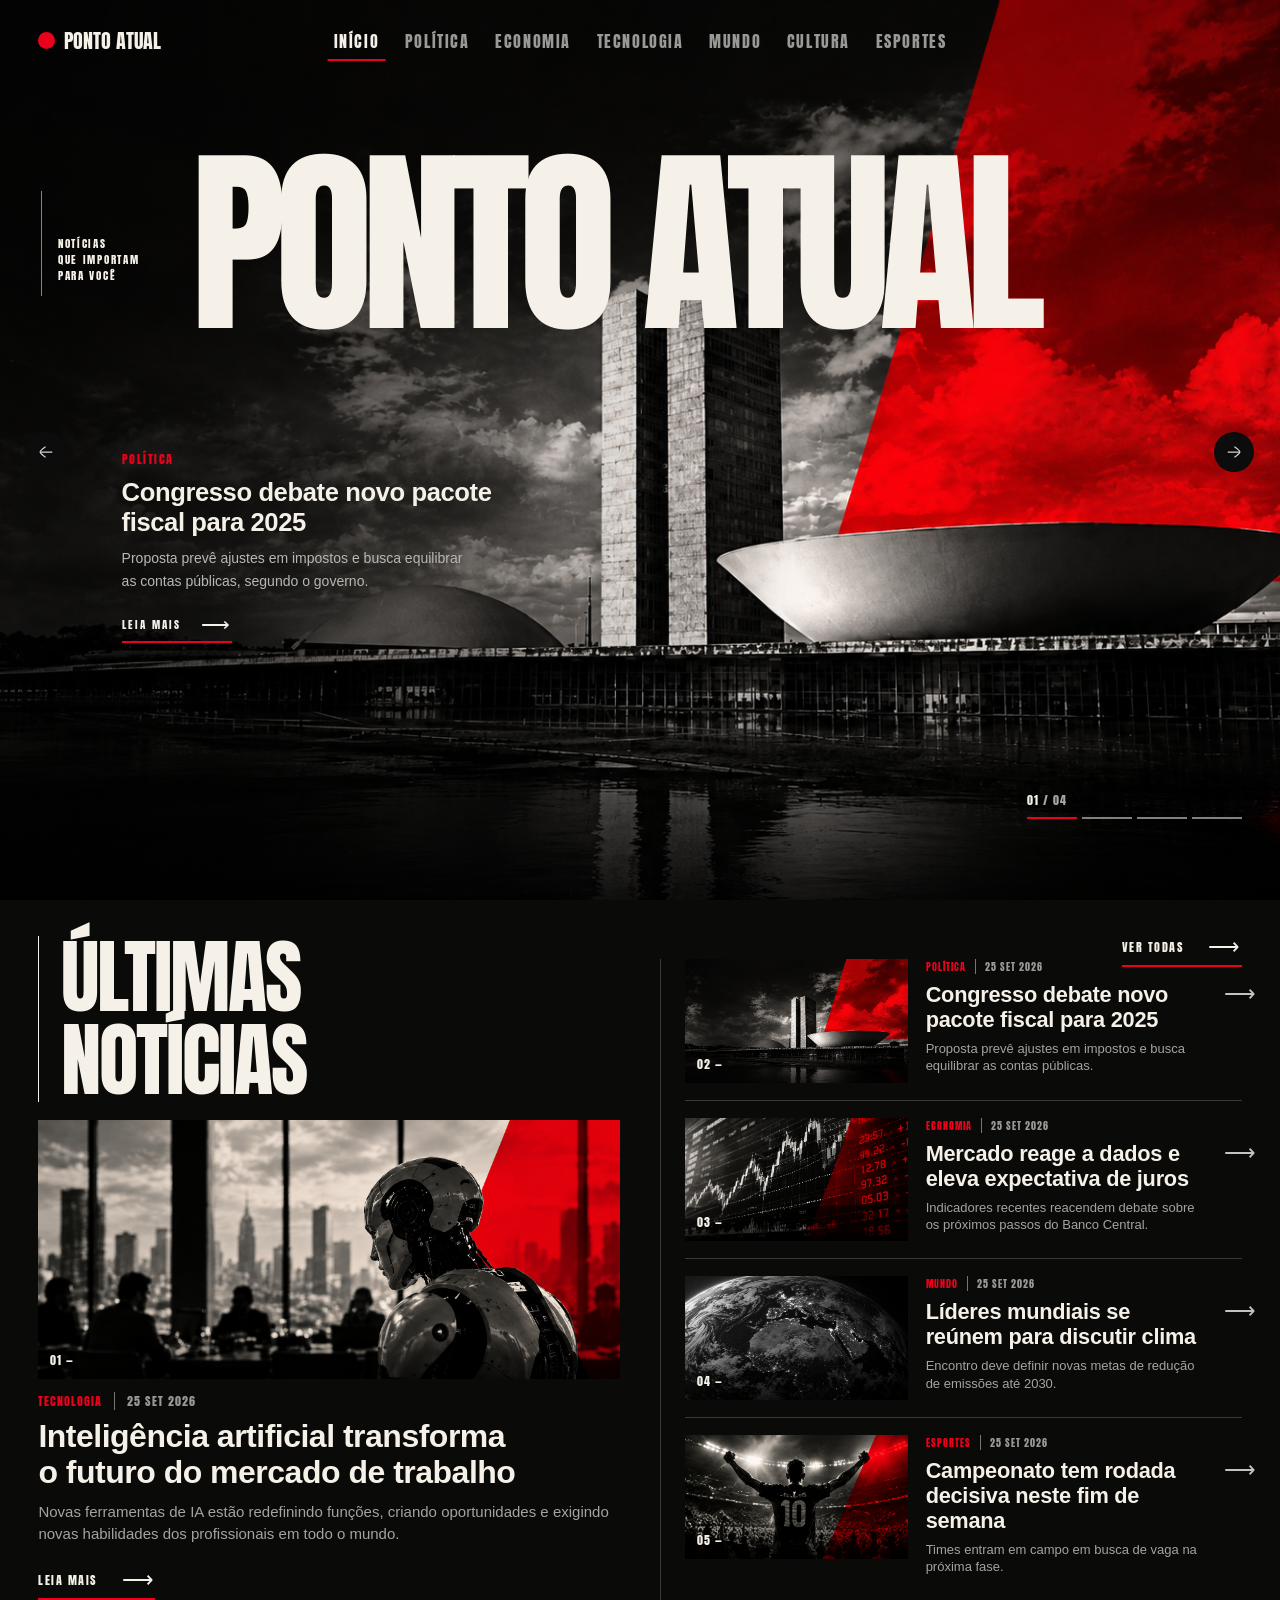
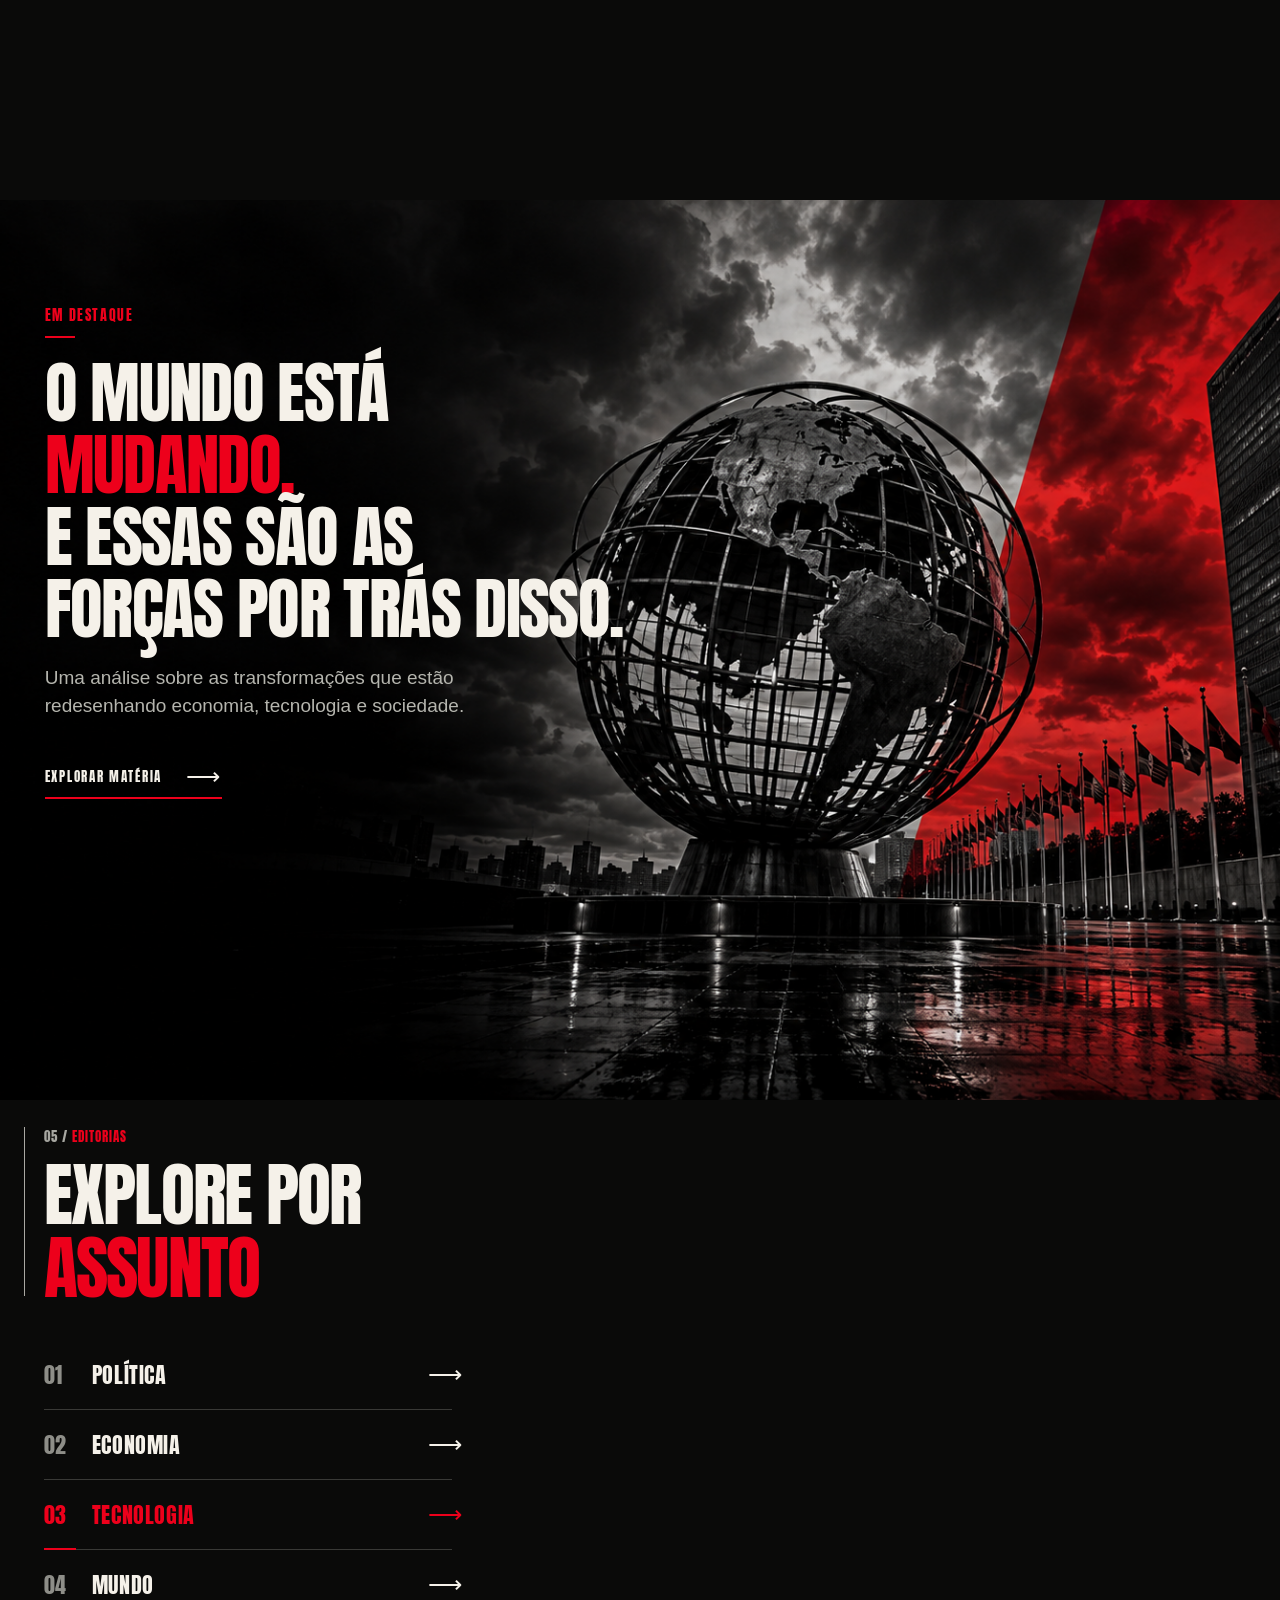
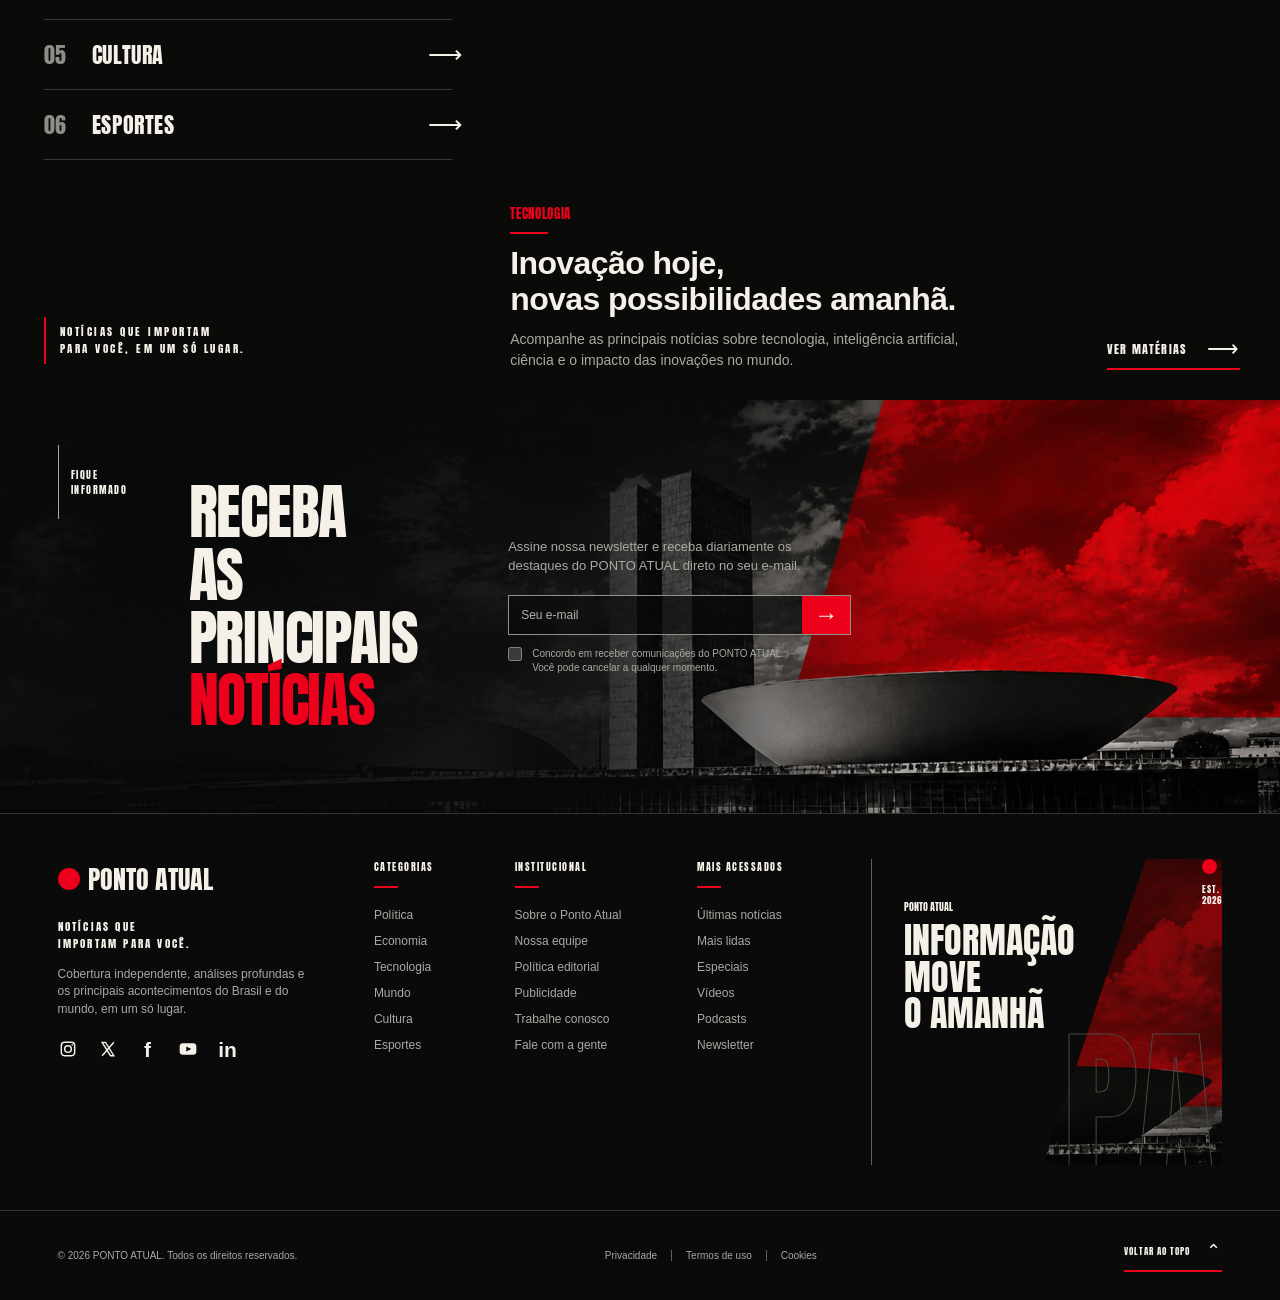
==== index.html @ 468ab29d "first commit" ====
<!doctype html>
<html lang="pt-BR">
  <head>
    <meta charset="UTF-8" />
    <meta name="viewport" content="width=device-width, initial-scale=1.0" />
    <meta
      name="description"
      content="Ponto Atual: notícias que importam para você. Política, economia, tecnologia, mundo, cultura e esportes."
    />
    <title>Ponto Atual — Notícias que importam</title>
    <link
      rel="preload"
      href="assets/anton.ttf"
      as="font"
      type="font/ttf"
      crossorigin
    />

    <!-- Links Gerais CSS da pagina-->
    <link rel="stylesheet" href="styles/style.css" />
    <link rel="stylesheet" href="styles/home/heroSection.css" />
    <link rel="stylesheet" href="styles/home/ultimasNoticias.css" />
    <link rel="stylesheet" href="styles/home/featuredSection.css" />
    <link rel="stylesheet" href="styles/home/topicsSection.css" />
    <link rel="stylesheet" href="styles/home/footerSection.css" />
  </head>

  <body id="top">
    <main>
      <!-- Section Principal (Primeira)-->
      <section class="hero" aria-labelledby="site-title">
        <div class="hero__background" aria-hidden="true"></div>
        <div class="hero__shade" aria-hidden="true"></div>
        <header class="header">
          <a class="brand" href="index.html" aria-label="Ponto Atual, início">
            <span class="brand__dot" aria-hidden="true"></span>Ponto Atual
          </a>
          <!-- Navegacao do site -->
          <nav class="navigation" aria-label="Editorias">
            <a class="navigation__active" href="index.html" aria-current="page">
              Início
            </a>
            <span>Política</span>
            <span>Economia</span>
            <span>Tecnologia</span>
            <span>Mundo</span>
            <span>Cultura</span>
            <span>Esportes</span>
          </nav>
        </header>

        <div class="masthead">
          <p class="tagline">Notícias<br />que importam<br />para você</p>
          <h1 id="site-title">Ponto Atual</h1>
        </div>

        <span class="carousel-arrow carousel-arrow--previous">
          <img
            src="./assets/icons/arrow-left-0-2.svg"
            alt=""
            width="20"
            height="20"
          />
        </span>
        <article class="featured" aria-labelledby="featured-title">
          <p class="featured__category">Política</p>
          <h2 id="featured-title">
            Congresso debate novo pacote<br class="desktop-break" />
            fiscal para 2025
          </h2>
          <p class="featured__summary">
            Proposta prevê ajustes em impostos e busca equilibrar<br
              class="desktop-break"
            />
            as contas públicas, segundo o governo.
          </p>
          <button class="read-more" type="button" disabled>
            Leia mais <span aria-hidden="true">⟶</span>
          </button>
        </article>
        <span class="carousel-arrow carousel-arrow--next" aria-hidden="true"
          ><img
            src="./assets/icons/arrow-right-0-2.svg"
            alt=""
            width="20"
            height="20"
        /></span>

        <div class="pagination" aria-label="Destaque 1 de 4">
          <p>01 <span>/ 04</span></p>
          <div class="pagination__tracks" aria-hidden="true">
            <span class="is-active"></span>
            <span></span>
            <span></span>
            <span></span>
          </div>
        </div>
      </section>

      <!-- Section Ultimas Notícias-->
      <section class="latest" aria-labelledby="latest-title">
        <div class="latest__heading">
          <h2 id="latest-title">Últimas<br />notícias</h2>
          <button class="latest__link latest__all" type="button" disabled>
            Ver todas <span aria-hidden="true">⟶</span>
          </button>
        </div>
        
        
        <div class="latest__grid">
          <article class="news-lead">
            <div class="news-image">
              <img
                src="assets/images/tecnologia.png"
                alt="Robô humanoide em um escritório com vista para a cidade"
                loading="lazy"
                width="1536"
                height="864"
              />
              <span class="news-image__number" aria-hidden="true">01 —</span>
            </div>
            <p class="news-meta">
              <span>Tecnologia</span
              ><time datetime="2026-09-25">25 set 2026</time>
            </p>
            <h3>
              Inteligência artificial transforma<br class="news-lead__break" />
              o futuro do mercado de trabalho
            </h3>
            <p class="news-summary">
              Novas ferramentas de IA estão redefinindo funções, criando
              oportunidades e exigindo novas habilidades dos profissionais em
              todo o mundo.
            </p>
            <button class="latest__link" type="button" disabled>
              Leia mais <span aria-hidden="true">⟶</span>
            </button>
          </article>
          <div class="latest__list">
            <article class="news-row">
              <div class="news-image news-image--original">
                <img
                  src="assets/images/heroIMG.png"
                  alt="Congresso Nacional em Brasília"
                  loading="lazy"
                  width="1536"
                  height="864"
                />
                <span class="news-image__number" aria-hidden="true">02 —</span>
              </div>
              <div class="news-row__body">
                <p class="news-meta">
                  <span>Política</span
                  ><time datetime="2026-09-25">25 set 2026</time>
                </p>
                <h3>Congresso debate novo pacote fiscal para 2025</h3>
                <p class="news-summary">
                  Proposta prevê ajustes em impostos e busca equilibrar as
                  contas públicas.
                </p>
              </div>
              <span class="news-row__arrow" aria-hidden="true">⟶</span>
            </article>
            <article class="news-row">
              <div class="news-image">
                <img
                  src="assets/images/economia.png"
                  alt="Painel com gráficos do mercado financeiro"
                  loading="lazy"
                  width="1536"
                  height="864"
                />
                <span class="news-image__number" aria-hidden="true">03 —</span>
              </div>
              <div class="news-row__body">
                <p class="news-meta">
                  <span>Economia</span
                  ><time datetime="2026-09-25">25 set 2026</time>
                </p>
                <h3>Mercado reage a dados e eleva expectativa de juros</h3>
                <p class="news-summary">
                  Indicadores recentes reacendem debate sobre os próximos passos
                  do Banco Central.
                </p>
              </div>
              <span class="news-row__arrow" aria-hidden="true">⟶</span>
            </article>
            <article class="news-row">
              <div class="news-image">
                <img
                  src="assets/images/mundo.png"
                  alt="Planeta Terra visto do espaço à noite"
                  loading="lazy"
                  width="1536"
                  height="864"
                />
                <span class="news-image__number" aria-hidden="true">04 —</span>
              </div>
              <div class="news-row__body">
                <p class="news-meta">
                  <span>Mundo</span
                  ><time datetime="2026-09-25">25 set 2026</time>
                </p>
                <h3>Líderes mundiais se reúnem para discutir clima</h3>
                <p class="news-summary">
                  Encontro deve definir novas metas de redução de emissões até
                  2030.
                </p>
              </div>
              <span class="news-row__arrow" aria-hidden="true">⟶</span>
            </article>
            <article class="news-row">
              <div class="news-image">
                <img
                  src="assets/images/esportes.png"
                  alt="Jogador de futebol com braços erguidos em um estádio"
                  loading="lazy"
                  width="1536"
                  height="864"
                />
                <span class="news-image__number" aria-hidden="true">05 —</span>
              </div>
              <div class="news-row__body">
                <p class="news-meta">
                  <span>Esportes</span
                  ><time datetime="2026-09-25">25 set 2026</time>
                </p>
                <h3>Campeonato tem rodada decisiva neste fim de semana</h3>
                <p class="news-summary">
                  Times entram em campo em busca de vaga na próxima fase.
                </p>
              </div>
              <span class="news-row__arrow" aria-hidden="true">⟶</span>
            </article>
          </div>
        </div>
      </section>
      <section
        class="featured-section"
        aria-labelledby="featured-section-title"
      >
        <img
          class="featured-section__background"
          src="assets/images/featured-world.png"
          alt=""
          loading="lazy"
        />
        <header class="featured-section__header"></header>
        <div class="featured-section__content">
          <p class="featured-section__category">EM DESTAQUE</p>
          <h2 id="featured-section-title">
            O mundo está<br /><span>mudando.</span><br />E essas são as<br />forças
            por trás disso.
          </h2>
          <p class="featured-section__summary">
            Uma análise sobre as transformações que estão redesenhando economia,
            tecnologia e sociedade.
          </p>
          <button class="featured-section__link" type="button" disabled>
            Explorar matéria <span aria-hidden="true">⟶</span>
          </button>
        </div>
      </section>

      <section class="topics-section" aria-labelledby="topics-title">
        <div class="topics-section__sidebar">
          <header class="topics-section__heading">
            <p class="topics-section__label"><span>05 /</span> Editorias</p>
            <h2 id="topics-title">Explore por<br /><span>assunto</span></h2>
          </header>
          <!-- Editorias apenas visuais nesta etapa; seleção será implementada depois. -->
          <ol class="topics-section__list" aria-label="Editorias disponíveis">
            <li>
              <span class="topics-section__number">01</span><span>Política</span
              ><span class="topics-section__arrow" aria-hidden="true">⟶</span>
            </li>
            <li>
              <span class="topics-section__number">02</span><span>Economia</span
              ><span class="topics-section__arrow" aria-hidden="true">⟶</span>
            </li>
            <li class="topics-section__item--active">
              <span class="topics-section__number">03</span
              ><span>Tecnologia</span
              ><span class="topics-section__arrow" aria-hidden="true">⟶</span>
            </li>
            <li>
              <span class="topics-section__number">04</span><span>Mundo</span
              ><span class="topics-section__arrow" aria-hidden="true">⟶</span>
            </li>
            <li>
              <span class="topics-section__number">05</span><span>Cultura</span
              ><span class="topics-section__arrow" aria-hidden="true">⟶</span>
            </li>
            <li>
              <span class="topics-section__number">06</span><span>Esportes</span
              ><span class="topics-section__arrow" aria-hidden="true">⟶</span>
            </li>
          </ol>
          <p class="topics-section__tagline">
            Notícias que importam<br />para você, em um só lugar.
          </p>
        </div>
        <article
          class="topics-section__preview"
          aria-labelledby="topics-preview-title"
        >
          <div class="topics-section__caption">
            <div class="topics-section__copy">
              <p class="topics-section__category">Tecnologia</p>
              <h3 id="topics-preview-title">
                Inovação hoje,<br />novas possibilidades amanhã.
              </h3>
              <p class="topics-section__summary">
                Acompanhe as principais notícias sobre tecnologia, inteligência
                artificial, ciência e o impacto das inovações no mundo.
              </p>
            </div>
            <button class="topics-section__link" type="button" disabled>
              Ver matérias <span aria-hidden="true">⟶</span>
            </button>
          </div>
        </article>
      </section>
    </main>

    <footer class="site-footer">
      <div class="newsletter" aria-labelledby="newsletter-title">
        <p class="newsletter__eyebrow">Fique<br />informado</p>
        <h2 id="newsletter-title">
          Receba<br />as principais<br /><span>notícias</span>
        </h2>
        <div class="newsletter__content">
          <p>
            Assine nossa newsletter e receba diariamente os destaques do PONTO
            ATUAL direto no seu e-mail.
          </p>
          <!-- Formulário visual: envio será implementado posteriormente. -->
          <form class="newsletter__form" aria-label="Inscrição na newsletter">
            <label class="footer-sr-only" for="newsletter-email"
              >Seu e-mail</label
            >
            <div class="newsletter__field">
              <input
                id="newsletter-email"
                name="email"
                type="email"
                placeholder="Seu e-mail"
                autocomplete="email"
                required
              />
              <button
                type="button"
                disabled
                aria-label="Inscrever-se na newsletter"
              >
                <span aria-hidden="true">→</span>
              </button>
            </div>
            <label class="newsletter__consent" for="newsletter-consent">
              <input
                id="newsletter-consent"
                name="consentimento"
                type="checkbox"
                required
              />
              <span
                >Concordo em receber comunicações do PONTO ATUAL.<br />Você pode
                cancelar a qualquer momento.</span
              >
            </label>
          </form>
        </div>
      </div>
      <div class="site-footer__main">
        <div class="site-footer__about">
          <a class="site-footer__brand" href="#top"
            ><span aria-hidden="true"></span>Ponto Atual</a
          >
          <p class="site-footer__tagline">
            Notícias que<br />importam para você.
          </p>
          <p class="site-footer__description">
            Cobertura independente, análises profundas e os principais
            acontecimentos do Brasil e do mundo, em um só lugar.
          </p>
          <ul
            class="site-footer__socials"
            aria-label="Redes sociais — em breve"
          >
            <li>
              <span role="img" aria-label="Instagram"
                ><svg
                  viewBox="0 0 24 24"
                  fill="none"
                  stroke="currentColor"
                  stroke-width="1.8"
                  aria-hidden="true"
                >
                  <rect x="4" y="4" width="16" height="16" rx="4" />
                  <circle cx="12" cy="12" r="4" />
                  <circle
                    cx="17"
                    cy="7"
                    r="1"
                    fill="currentColor"
                    stroke="none"
                  /></svg
              ></span>
            </li>
            <li>
              <span role="img" aria-label="X"
                ><svg
                  viewBox="0 0 24 24"
                  fill="none"
                  stroke="currentColor"
                  stroke-width="1.7"
                  aria-hidden="true"
                >
                  <path d="M5 4h4l10 16h-4zM19 4 5 20" /></svg
              ></span>
            </li>
            <li>
              <span
                class="site-footer__social-letter"
                role="img"
                aria-label="Facebook"
                >f</span
              >
            </li>
            <li>
              <span role="img" aria-label="YouTube"
                ><svg viewBox="0 0 24 24" aria-hidden="true">
                  <rect
                    x="2"
                    y="5"
                    width="20"
                    height="14"
                    rx="4"
                    fill="currentColor"
                  />
                  <path d="m10 9 6 3-6 3z" fill="#0a0a09" /></svg
              ></span>
            </li>
            <li>
              <span
                class="site-footer__social-letter"
                role="img"
                aria-label="LinkedIn"
                >in</span
              >
            </li>
          </ul>
        </div>
        <!-- Destinos institucionais ainda não criados: itens apenas visuais. -->
        <div class="site-footer__column">
          <h3>Categorias</h3>
          <ul>
            <li>Política</li>
            <li>Economia</li>
            <li>Tecnologia</li>
            <li>Mundo</li>
            <li>Cultura</li>
            <li>Esportes</li>
          </ul>
        </div>
        <div class="site-footer__column">
          <h3>Institucional</h3>
          <ul>
            <li>Sobre o Ponto Atual</li>
            <li>Nossa equipe</li>
            <li>Política editorial</li>
            <li>Publicidade</li>
            <li>Trabalhe conosco</li>
            <li>Fale com a gente</li>
          </ul>
        </div>
        <div class="site-footer__column">
          <h3>Mais acessados</h3>
          <ul>
            <li>Últimas notícias</li>
            <li>Mais lidas</li>
            <li>Especiais</li>
            <li>Vídeos</li>
            <li>Podcasts</li>
            <li>Newsletter</li>
          </ul>
        </div>
        <div class="site-footer__signature">
          <p class="site-footer__est">
            <span aria-hidden="true"></span>Est.<br />2026
          </p>
          <p class="site-footer__signature-label">Ponto Atual</p>
          <p class="site-footer__motto">Informação<br />move<br />o amanhã</p>
          <span class="site-footer__monogram" aria-hidden="true">PA</span>
        </div>
      </div>
      <div class="site-footer__bottom">
        <p>© 2026 PONTO ATUAL. Todos os direitos reservados.</p>
        <ul aria-label="Informações legais">
          <li>Privacidade</li>
          <li>Termos de uso</li>
          <li>Cookies</li>
        </ul>
        <a href="#top" class="site-footer__back"
          >Voltar ao topo <span aria-hidden="true">⌃</span></a
        >
      </div>
    </footer>
  </body>
</html>
---- styles/style.css ----
@font-face {
  font-family: Anton;
  src: url("../assets/anton.ttf") format("truetype");
  font-weight: 400;
  font-style: normal;
  font-display: swap;
}

:root {
  color-scheme: dark;
  --paper: #f5f1e9;
  --red: #ed001b;
}
* {
  box-sizing: border-box;
}
body {
  margin: 0;
  background: #0a0a09;
  color: var(--paper);
  font-family: Arial, Helvetica, sans-serif;
}
a {
  color: inherit;
  text-decoration: none;
}

a:focus-visible {
  outline: 2px solid var(--red);
  outline-offset: 6px;
}

/* Cada seção ocupa uma tela; conteúdo excedente tem rolagem interna. */
section {
  height: 100vh;
  min-height: 0;
  max-height: 100vh;
  overflow-y: auto;
}
---- styles/home/heroSection.css ----
.hero {
  position: relative;
  overflow: hidden;
  isolation: isolate;
}
.hero__background,
.hero__red,
.hero__shade {
  position: absolute;
  inset: 0;
  z-index: -1;
  pointer-events: none;
}
.hero__background {
  background: url("../../assets/images/heroIMG.png") center center / cover
    no-repeat;
}
.hero__shade {
  background:
    linear-gradient(0deg, rgba(0, 0, 0, 0.86), transparent 30%),
    linear-gradient(90deg, rgba(0, 0, 0, 0.48), transparent 65%),
    linear-gradient(180deg, rgba(0, 0, 0, 0.28), transparent 40%);
}
.header {
  display: flex;
  align-items: center;
  padding: 25px 3%;
  gap: 40px;
}
.brand {
  display: inline-flex;
  align-items: center;
  gap: 9px;
  font-family: Anton, Impact, sans-serif;
  font-size: 20px;
  text-transform: uppercase;
  white-space: nowrap;
}
.brand__dot {
  width: 17px;
  height: 17px;
  background: var(--red );
  border-radius: 50%; 
}
.navigation {
  position: absolute;
  left: 50%;
  transform: translateX(-50%);
  display: flex;
  gap: clamp(16px, 2vw, 30px);
  align-items: center;
}
.navigation a,
.navigation span {
  position: relative;
  padding: 8px 0;
  font:
    16px Anton,
    Impact,
    sans-serif;
  letter-spacing: 1.6px;
  text-transform: uppercase;
  color: #999995;
}
.navigation .navigation__active {
  color: var(--paper);
}
.navigation__active::after {
  content: "";
  position: absolute;
  bottom: 0;
  left: -6px;
  right: -6px;
  height: 2px;
  background: var(--red);
}
.masthead {
  position: absolute;
  top: 15%;
  left: 3.2%;
  right: 3.2%;
  display: flex;
  align-items: center;
  gap: 3.5%;
}
.tagline {
  flex: 0 0 9%;
  margin: 0;
  padding: 45px 0 12px 16px;
  border-left: 1px solid #858580;
  font:
    clamp(9px, 0.85vw, 13px)/1.5 Anton,
    Impact,
    sans-serif;
  letter-spacing: 1.7px;
  text-transform: uppercase;
}
.hero h1 {
  margin: 0;
  white-space: nowrap;
  font-family: Anton, Impact, "Arial Narrow", sans-serif;
  font-size: clamp(90px, 15.7vw, 270px);
  font-weight: 400;
  line-height: 1.08;
  letter-spacing: -0.055em;
  text-transform: uppercase;
}
.featured {
  position: absolute;
  left: 9.5%;
  top: 50%;
  max-width: 480px;
}
.featured__category {
  margin: 0 0 10px;
  color: var(--red);
  font:
    12px Anton,
    Impact,
    sans-serif;
  text-transform: uppercase;
  letter-spacing: 1.5px;
}
.featured h2 {
  margin: 0 0 10px;
  font-size: clamp(22px, 2vw, 32px);
  line-height: 1.16;
  letter-spacing: -0.4px;
}
.featured__summary {
  margin: 0;
  color: #b8b8b3;
  font-size: 14px;
  line-height: 1.65;
}
.read-more {
  display: flex;
  align-items: center;
  gap: 20px;
  margin-top: 22px;
  padding: 0 0 8px;
  border: 0;
  border-bottom: 2px solid var(--red);
  background: transparent;
  color: var(--paper);
  font:
    11px Anton,
    Impact,
    sans-serif;
  letter-spacing: 2px;
  text-transform: uppercase;
  opacity: 1;
}
.read-more span {
  font:
    20px Arial,
    sans-serif;
  line-height: 0.8;
}
.carousel-arrow {
  position: absolute;
  top: 48%;
  display: grid;
  place-items: center;
  width: 40px;
  height: 40px;
  border-radius: 50%;
  background: #0b0c0b;
  color: #d4d4ce;
  font-size: 23px;
}
.carousel-arrow--previous {
  left: 2%;
}
.carousel-arrow--next {
  right: 2%;
}
.pagination {
  position: absolute;
  right: 3%;
  bottom: 9%;
  width: 215px;
}
.pagination p {
  margin: 0 0 8px;
  font:
    12px Anton,
    Impact,
    sans-serif;
  letter-spacing: 1px;
}
.pagination p span {
  color: #a8a8a2;
}
.pagination__tracks {
  display: flex;
  gap: 5px;
}
.pagination__tracks span {
  height: 2px;
  flex: 1;
  background: #82827d;
}
.pagination__tracks .is-active {
  background: var(--red);
}

@media (max-width: 1000px) {
  .header {
    flex-wrap: wrap;
    gap: 18px;
  }
  .navigation {
    position: static;
    transform: none;
    margin-left: auto;
    gap: 17px;
  }
  .navigation a,
  .navigation span {
    font-size: 9px;
    letter-spacing: 1px;
  }
}
@media (max-width: 700px) {
  .header {
    padding: 22px 6%;
  }
  .brand {
    font-size: 20px;
  }
  .navigation {
    width: 100%;
    margin: 0;
    gap: 19px;
    overflow-x: auto;
    padding-bottom: 6px;
  }
  .navigation a,
  .navigation span {
    flex-shrink: 0;
  }
  .masthead {
    top: 20%;
    left: 6%;
    right: 6%;
    flex-direction: column;
    align-items: flex-start;
    gap: 22px;
  }
  .tagline {
    padding: 0 0 0 12px;
    font-size: 9px;
  }
  .hero h1 {
    font-size: 17.4vw;
    letter-spacing: -0.045em;
  }
  .hero__background {
    background-position: 59% center;
  }
  .hero__red {
    clip-path: polygon(85% 0, 100% 0, 100% 65%, 65% 60%);
  }
  .hero__shade {
    background: linear-gradient(
      0deg,
      #080808 3%,
      rgba(0, 0, 0, 0.6) 42%,
      transparent 75%
    );
  }
  .featured {
    top: auto;
    bottom: 19%;
    left: 10%;
    right: 10%;
  }
  .featured h2 {
    font-size: 25px;
  }
  .featured__summary {
    font-size: 13px;
  }
  .desktop-break {
    display: none;
  }
  .carousel-arrow {
    top: 49%;
    width: 30px;
    height: 30px;
    font-size: 19px;
  }
  .pagination {
    right: 7%;
    bottom: 7%;
    width: 160px;
  }
}

/* Em telas baixas, o fluxo normal evita sobreposição dos textos. */
@media (max-height: 700px) {
  .hero {
    overflow-y: auto;
  }
  .masthead {
    position: relative;
    top: auto;
    left: auto;
    right: auto;
    margin: 16px 3.2% 28px;
  }
  .hero h1 {
    font-size: min(15.7vw, 23vh);
  }
  .featured {
    position: relative;
    top: auto;
    bottom: auto;
    left: auto;
    right: auto;
    margin: 0 9.5% 24px;
  }
  .pagination {
    position: relative;
    right: auto;
    bottom: auto;
    margin: 0 3% 24px auto;
  }
}
---- styles/home/ultimasNoticias.css ----
.latest {
  max-width: 1600px;
  margin: 0 auto;
  padding: clamp(20px, 4vh, 48px) 3%;
}
.latest__heading {
  display: flex;
  align-items: flex-start;
  justify-content: space-between;
  margin-bottom: clamp(12px, 2vh, 24px);
}
.latest h2 {
  margin: 0;
  padding-left: 22px;
  border-left: 1px solid var(--paper);
  font:
    400 clamp(42px, min(6.3vw, 10vh), 92px)/1.03 Anton,
    Impact,
    sans-serif;
  text-transform: uppercase;
  letter-spacing: -0.025em;
}
.latest__grid {
  display: grid;
  grid-template-columns: 1fr 1fr;
  gap: 40px;
}
.latest__list {
  border-left: 1px solid #393936;
  padding-left: 24px;
  margin-top: calc(-1 * clamp(84px, min(12.6vw, 20vh), 184px));
}
.news-image {
  position: relative;
  overflow: hidden;
  isolation: isolate;
  background: #20201e;
  aspect-ratio: 2.25;
}
.news-image img {
  display: block;
  width: 100%;
  height: 100%;
  object-fit: cover;
}
.news-image--original img {
  filter: none;
}
.news-image--original::after {
  display: none;
}
.news-image__number {
  position: absolute;
  bottom: 0;
  left: 0;
  right: 0;
  z-index: 1;
  padding: 18px 12px 10px;
  background: linear-gradient(transparent, #000a);
  font:
    12px Anton,
    Impact,
    sans-serif;
  letter-spacing: 1px;
}
.news-meta {
  display: flex;
  flex-wrap: wrap;
  gap: 12px;
  margin: 13px 0 8px;
  font:
    12px Anton,
    Impact,
    sans-serif;
  letter-spacing: 1px;
  text-transform: uppercase;
}
.news-meta > span {
  color: var(--red);
}
.news-meta time {
  color: #999995;
  border-left: 1px solid #777772;
  padding-left: 12px;
}
.latest h3 {
  margin: 0;
  font-size: clamp(23px, 2.5vw, 34px);
  line-height: 1.15;
  letter-spacing: -0.5px;
}
.news-summary {
  margin: 10px 0 0;
  color: #a4a49e;
  font-size: 15px;
  line-height: 1.45;
}
.latest__link {
  display: inline-flex;
  gap: 24px;
  align-items: center;
  background: none;
  border: 0;
  border-bottom: 2px solid var(--red);
  padding: 0 0 7px;
  margin-top: 24px;
  color: var(--paper);
  opacity: 1;
  font:
    12px Anton,
    Impact,
    sans-serif;
  text-transform: uppercase;
  letter-spacing: 1.5px;
}
.latest__link span {
  font:
    22px Arial,
    sans-serif;
  line-height: 1;
}
.latest__all {
  margin-top: 0;
}
.news-row {
  display: grid;
  grid-template-columns: 40% minmax(0, 1fr) 18px;
  gap: 18px;
  padding: clamp(10px, 2vh, 17px) 0;
  border-bottom: 1px solid #393936;
}
.news-row:first-child {
  padding-top: 0;
}
.news-row:last-child {
  border-bottom: 0;
  padding-bottom: 0;
}
.news-row .news-image {
  aspect-ratio: 1.8;
  align-self: start;
}
.news-row .news-meta {
  margin-top: 0;
  gap: 9px;
  font-size: 10px;
}
.news-row .news-meta time {
  padding-left: 9px;
}
.news-row h3 {
  font-size: clamp(17px, 1.7vw, 24px);
  letter-spacing: -0.25px;
}
.news-row .news-summary {
  font-size: 13px;
  line-height: 1.35;
  margin-top: 8px;
}
.news-row__arrow {
  color: #c4c4bc;
  padding-top: 22px;
  font-size: 22px;
}
@media (max-width: 1000px) {
  .latest__grid {
    gap: 25px;
  }
  .latest__list {
    padding-left: 20px;
  }
  .news-row {
    grid-template-columns: 35% minmax(0, 1fr);
    gap: 12px;
  }
  .news-row__arrow {
    display: none;
  }
  .news-lead__break {
    display: none;
  }
}
@media (max-width: 760px) {
  .latest {
    padding: clamp(20px, 4vh, 42px) 6%;
  }
  .latest__grid {
    grid-template-columns: 1fr;
    gap: 32px;
  }
  .latest__list {
    margin-top: 0;
    padding-left: 0;
    border-left: 0;
  }
  .latest h2 {
    padding-left: 16px;
  }
  .latest__all {
    font-size: 10px;
    gap: 12px;
  }
  .news-row {
    grid-template-columns: 36% minmax(0, 1fr);
    padding: 20px 0;
  }
  .news-row:first-child {
    padding-top: 20px;
    border-top: 1px solid #393936;
  }
  .news-row .news-image {
    aspect-ratio: 1.2;
  }
  .news-row .news-meta {
    gap: 6px;
    font-size: 9px;
  }
  .news-row .news-meta time {
    padding-left: 6px;
  }
}

@media (min-width: 761px) {
  .news-lead > .news-image {
    max-height: 34vh;
  }
  .news-row .news-image {
    max-height: 17vh;
  }
}
---- styles/home/featuredSection.css ----
.featured-section {
  position: relative;
  isolation: isolate;
  padding: 24px 3.5% 40px;
  background: #080909;
}

.featured-section__background {
  position: absolute;
  inset: 0;
  z-index: -1;
  width: 100%;
  height: 100%;
  object-fit: cover;
  object-position: center;
}

.featured-section__header {
  display: flex;
  align-items: flex-start;
  justify-content: space-between;
  gap: 24px;
}

.featured-section__label {
  position: relative;
  margin: 0;
  color: var(--red);
  font:
    14px Anton,
    Impact,
    sans-serif;
  letter-spacing: 1.2px;
  text-transform: uppercase;
}

.featured-section__label::before {
  content: "";
  position: absolute;
  left: -22px;
  top: 0;
  width: 1px;
  height: 105px;
  background: #aaa9a3;
}

.featured-section__label > span {
  color: #aaa9a3;
}

.featured-section__controls {
  display: flex;
}
.featured-section__controls > span {
  display: grid;
  place-items: center;
  width: 48px;
  padding-bottom: 8px;
  border-bottom: 1px solid #62625d;
}
.featured-section__controls > span:first-child {
  border-color: var(--paper);
}
.featured-section__controls img {
  display: block;
}

.featured-section__content {
  margin-top: clamp(30px, 9vh, 100px);
  max-width: 760px;
  padding-bottom: 24px;
}

.featured-section__category {
  margin: 0 0 20px;
  color: var(--red);
  font:
    14px Anton,
    Impact,
    sans-serif;
  letter-spacing: 1.6px;
  text-transform: uppercase;
}
.featured-section__category::after {
  content: "";
  display: block;
  width: 30px;
  height: 2px;
  margin-top: 10px;
  background: var(--red);
}

.featured-section h2 {
  margin: 0;
  font:
    400 clamp(36px, min(5.2vw, 8.5vh), 78px)/1.08 Anton,
    Impact,
    sans-serif;
  letter-spacing: -0.025em;
  text-transform: uppercase;
}
.featured-section h2 > span {
  color: var(--red);
}

.featured-section__summary {
  max-width: 430px;
  margin: 18px 0 0;
  color: #b5b5ae;
  font-size: clamp(14px, 1.5vw, 19px);
  line-height: 1.5;
}

.featured-section__link {
  display: inline-flex;
  align-items: center;
  gap: 24px;
  margin-top: clamp(20px, 5vh, 44px);
  padding: 0 0 8px;
  border: 0;
  border-bottom: 2px solid var(--red);
  background: none;
  color: var(--paper);
  opacity: 1;
  font:
    13px Anton,
    Impact,
    sans-serif;
  letter-spacing: 1.7px;
  text-transform: uppercase;
}
.featured-section__link > span {
  font:
    24px/1 Arial,
    sans-serif;
}

@media (max-width: 700px) {
  .featured-section {
    padding: 24px 7% 32px;
  }
  .featured-section__background {
    object-position: 58% center;
    opacity: 0.6;
  }
  .featured-section__label {
    font-size: 12px;
  }
  .featured-section__label::before {
    left: -12px;
  }
  .featured-section__controls > span {
    width: 36px;
  }
  .featured-section__content {
    margin-top: 12vh;
  }
  .featured-section h2 {
    font-size: clamp(28px, 7.3vw, 50px);
  }
  .featured-section__summary {
    max-width: 340px;
  }
}

@media (max-height: 550px) {
  .featured-section__content {
    margin-top: 24px;
  }
  .featured-section__category {
    margin-bottom: 12px;
  }
  .featured-section__link {
    margin-top: 20px;
  }
}
---- styles/home/topicsSection.css ----
.topics-section {
  display: grid;
  grid-template-columns: 38% minmax(0, 1fr);
  background: #0a0a09;
}

.topics-section__sidebar {
  display: flex;
  flex-direction: column;
  min-width: 0;
  padding: clamp(20px, 3vh, 36px) 7% clamp(22px, 4vh, 44px) 9%;
}

.topics-section__heading {
  position: relative;
}
.topics-section__heading::before {
  content: "";
  position: absolute;
  top: 0;
  bottom: 8px;
  left: -20px;
  width: 1px;
  background: #aaa9a3;
}
.topics-section__label {
  margin: 0 0 12px;
  color: var(--red);
  font:
    13px Anton,
    Impact,
    sans-serif;
  letter-spacing: 1px;
  text-transform: uppercase;
}
.topics-section__label > span {
  color: #a7a7a1;
}
.topics-section h2 {
  margin: 0;
  font:
    400 clamp(36px, min(5.5vw, 9.5vh), 84px)/1.04 Anton,
    Impact,
    sans-serif;
  letter-spacing: -0.025em;
  text-transform: uppercase;
}
.topics-section h2 > span {
  color: var(--red);
}

.topics-section__list {
  list-style: none;
  padding: 0;
  margin: clamp(20px, 4vh, 44px) 0;
}
.topics-section__list li {
  position: relative;
  display: grid;
  grid-template-columns: 32px 1fr 24px;
  align-items: center;
  gap: 16px;
  padding: clamp(10px, 2vh, 20px) 0;
  border-bottom: 1px solid #393936;
  font:
    clamp(15px, 1.7vw, 22px) Anton,
    Impact,
    sans-serif;
  letter-spacing: 0.6px;
  text-transform: uppercase;
}
.topics-section__number {
  color: #8e8e88;
}
.topics-section__arrow {
  font:
    24px/1 Arial,
    sans-serif;
  text-align: right;
}
.topics-section__list .topics-section__item--active,
.topics-section__item--active .topics-section__number {
  color: var(--red);
}
.topics-section__item--active::after {
  content: "";
  position: absolute;
  bottom: -1px;
  left: 0;
  height: 2px;
  width: 32px;
  background: var(--red);
}
.topics-section__tagline {
  margin: auto 0 0;
  padding: 6px 0 6px 14px;
  border-left: 2px solid var(--red);
  font:
    11px/1.6 Anton,
    Impact,
    sans-serif;
  letter-spacing: 2.5px;
  text-transform: uppercase;
}

.topics-section__preview {
  position: relative;
  isolation: isolate;
  display: flex;
  align-items: flex-end;
  min-width: 0;
  min-height: 100%;
  padding: 30px 5% 30px 3%;
  background: #0a0a09;
}

.topics-section__caption {
  display: flex;
  align-items: flex-end;
  flex-wrap: wrap;
  gap: 24px;
  width: 100%;
}
.topics-section__copy {
  flex: 1 1 340px;
}
.topics-section__category {
  margin: 0 0 12px;
  font:
    13px Anton,
    Impact,
    sans-serif;
  color: var(--red);
  text-transform: uppercase;
  letter-spacing: 0.7px;
}
.topics-section__category::after {
  content: "";
  display: block;
  width: 38px;
  height: 2px;
  margin-top: 9px;
  background: var(--red);
}
.topics-section h3 {
  margin: 0;
  font-size: clamp(23px, 2.5vw, 36px);
  line-height: 1.12;
  letter-spacing: -0.6px;
}
.topics-section__summary {
  max-width: 490px;
  margin: 12px 0 0;
  color: #aaa9a3;
  font-size: 14px;
  line-height: 1.45;
}
.topics-section__link {
  display: inline-flex;
  align-items: center;
  gap: 20px;
  padding: 0 0 8px;
  border: 0;
  border-bottom: 2px solid var(--red);
  background: none;
  color: var(--paper);
  opacity: 1;
  white-space: nowrap;
  font:
    12px Anton,
    Impact,
    sans-serif;
  text-transform: uppercase;
  letter-spacing: 1.2px;
}
.topics-section__link > span {
  font:
    22px/1 Arial,
    sans-serif;
}

@media (max-width: 760px) {
  .topics-section {
    grid-template-columns: 1fr;
    grid-template-rows: auto auto;
  }
  .topics-section__sidebar {
    padding: 28px 7%;
  }
  .topics-section__heading::before {
    left: -12px;
  }
  .topics-section h2 {
    font-size: clamp(40px, 10vw, 64px);
  }
  .topics-section__list {
    margin: 24px 0;
  }
  .topics-section__list li {
    padding: 12px 0;
    font-size: 18px;
  }
  .topics-section__preview {
    min-height: 480px;
    padding: 32px 7%;
  }
  .topics-section__image {
    clip-path: none;
  }
  .topics-section__caption {
    gap: 20px;
  }
}
---- styles/home/footerSection.css ----
.site-footer {
  height: 100vh;
  overflow-y: auto;
  display: grid;
  grid-template-rows: minmax(min-content, 46fr) minmax(min-content, 44fr) minmax(min-content, 10fr);
  background: #090a09;
}
.newsletter {
  display: grid;
  grid-template-columns: .3fr .85fr 1fr 1fr;
  align-items: center;
  gap: 28px;
  padding: clamp(28px, 5vh, 60px) 4.5%;
  border-bottom: 1px solid #33342f;
  background: linear-gradient(90deg, #080909e8 0%, #080909dc 46%, #08090922 78%), url("../../assets/images/heroIMG.png") center 48% / cover no-repeat;
}
.newsletter__eyebrow {
  align-self: start;
  margin: 0;
  padding: 22px 0 22px 12px;
  border-left: 1px solid #aaa9a3;
  font: 10px/1.5 Anton, Impact, sans-serif;
  letter-spacing: 1.5px;
  text-transform: uppercase;
}
.newsletter h2 {
  margin: 0;
  font: 400 clamp(34px, min(4.7vw, 8vh), 72px)/1.04 Anton, Impact, sans-serif;
  letter-spacing: -.02em;
  text-transform: uppercase;
}
.newsletter h2 > span { color: var(--red); }
.newsletter__content > p { max-width: 310px; margin: 0 0 20px; color: #aaa9a3; font-size: 13px; line-height: 1.4; }
.newsletter__field { display: flex; min-width: 0; border: 1px solid #92928a; background: #080909a8; }
.newsletter__field > input { width: 100%; min-width: 0; border: 0; padding: 12px; background: transparent; color: var(--paper); font: 12px Arial, sans-serif; }
.newsletter__field > input::placeholder { color: #b2b2a9; }
.newsletter__field > button { flex: 0 0 48px; border: 0; background: var(--red); color: var(--paper); opacity: 1; font-size: 24px; }
.newsletter__consent { display: flex; align-items: flex-start; gap: 10px; margin-top: 12px; color: #aaa9a3; font-size: 10px; line-height: 1.4; }
.newsletter__consent input { flex-shrink: 0; margin: 0; width: 14px; height: 14px; accent-color: var(--red); }
.newsletter input:focus-visible { outline: 2px solid var(--red); outline-offset: 3px; }
.footer-sr-only { position: absolute; width: 1px; height: 1px; padding: 0; overflow: hidden; clip-path: inset(50%); white-space: nowrap; }
.site-footer__main { display: grid; grid-template-columns: 1.7fr .65fr .9fr .85fr 2.1fr; gap: 32px; padding: clamp(26px, 5vh, 55px) 4.5%; }
.site-footer__brand { display: inline-flex; align-items: center; gap: 8px; font: 26px Anton, Impact, sans-serif; text-transform: uppercase; white-space: nowrap; }
.site-footer__brand > span { width: 22px; height: 22px; border-radius: 50%; background: var(--red); }
.site-footer__tagline { margin: 20px 0 14px; font: 11px/1.5 Anton, Impact, sans-serif; letter-spacing: 2.2px; text-transform: uppercase; }
.site-footer__description { max-width: 250px; margin: 0; color: #aaa9a3; font-size: 12px; line-height: 1.45; }
.site-footer__socials { list-style: none; display: flex; align-items: center; gap: 20px; margin: 20px 0 0; padding: 0; }
.site-footer__socials li > span { display: grid; place-items: center; width: 20px; height: 22px; }
.site-footer__socials svg { display: block; width: 20px; height: 20px; }
.site-footer__social-letter { font: bold 21px Arial, sans-serif; }
.site-footer__column h3 { margin: 0 0 20px; font: 10px Anton, Impact, sans-serif; letter-spacing: 1.5px; text-transform: uppercase; }
.site-footer__column h3::after { content: ""; display: block; width: 24px; height: 2px; margin-top: 12px; background: var(--red); }
.site-footer__column ul { list-style: none; display: grid; gap: 12px; margin: 0; padding: 0; color: #aaa9a3; font-size: 12px; }
.site-footer__signature { position: relative; isolation: isolate; overflow: hidden; border-left: 1px solid #62625a; padding: 40px 20px 20px 32px; }
.site-footer__signature::before { content: ""; position: absolute; inset: -55px -80px -60px 0; z-index: -2; background: linear-gradient(#090a0980, #090a0966), url("../../assets/images/heroIMG.png") right center / auto 150% no-repeat; clip-path: polygon(68% 0, 100% 0, 100% 100%, 35% 100%); }
.site-footer__signature-label { margin: 0 0 8px; font: 10px Anton, Impact, sans-serif; text-transform: uppercase; }
.site-footer__motto { margin: 0; font: 400 clamp(28px, 2.8vw, 44px)/1.02 Anton, Impact, sans-serif; text-transform: uppercase; }
.site-footer__est { position: absolute; top: 0; right: 0; margin: 0; font: 9px/1.25 Anton, Impact, sans-serif; letter-spacing: 1px; text-transform: uppercase; }
.site-footer__est > span { display: block; width: 15px; height: 15px; margin-bottom: 10px; border-radius: 50%; background: var(--red); }
.site-footer__monogram { position: absolute; right: 2%; bottom: -20px; z-index: -1; color: transparent; -webkit-text-stroke: 1px #484840; font: 160px/1 Anton, Impact, sans-serif; }
.site-footer__bottom { display: flex; align-items: center; justify-content: space-between; flex-wrap: wrap; gap: 20px; padding: 22px 4.5%; border-top: 1px solid #33342f; color: #aaa9a3; font-size: 10px; }
.site-footer__bottom p { margin: 0; }
.site-footer__bottom ul { display: flex; flex-wrap: wrap; gap: 14px; list-style: none; margin: 0; padding: 0; }
.site-footer__bottom li + li { border-left: 1px solid #62625a; padding-left: 14px; }
.site-footer__back { display: inline-flex; align-items: center; gap: 16px; padding-bottom: 8px; border-bottom: 2px solid var(--red); color: var(--paper); font: 9px Anton, Impact, sans-serif; letter-spacing: 1px; text-transform: uppercase; }
.site-footer__back > span { font: 18px Arial, sans-serif; }
@media (max-width: 1100px) {
  .newsletter { grid-template-columns: .3fr 1fr 1.2fr .5fr; gap: 20px; }
  .site-footer__main { gap: 20px; grid-template-columns: 1.5fr .7fr 1fr .9fr 1.6fr; }
  .site-footer__brand { font-size: 22px; }
  .site-footer__signature { padding-left: 20px; }
}
@media (max-width: 800px) {
  .newsletter { grid-template-columns: 1fr 1fr; padding: 32px 6%; }
  .newsletter__eyebrow { grid-column: 1 / -1; padding: 0 0 0 12px; }
  .newsletter h2 { font-size: clamp(32px, 6vw, 48px); }
  .site-footer__main { grid-template-columns: repeat(3, 1fr); padding: 32px 6%; gap: 32px 20px; }
  .site-footer__about { grid-column: 1 / -1; }
  .site-footer__description { max-width: 400px; }
  .site-footer__signature { grid-column: 1 / -1; min-height: 220px; }
  .site-footer__bottom { padding: 24px 6%; }
}
@media (max-width: 480px) {
  .newsletter { grid-template-columns: 1fr; background-position: 65% center; }
  .newsletter__content { max-width: 360px; }
  .newsletter h2 { font-size: 44px; }
  .site-footer__main { grid-template-columns: 1fr 1fr; }
  .site-footer__column { min-width: 0; }
}
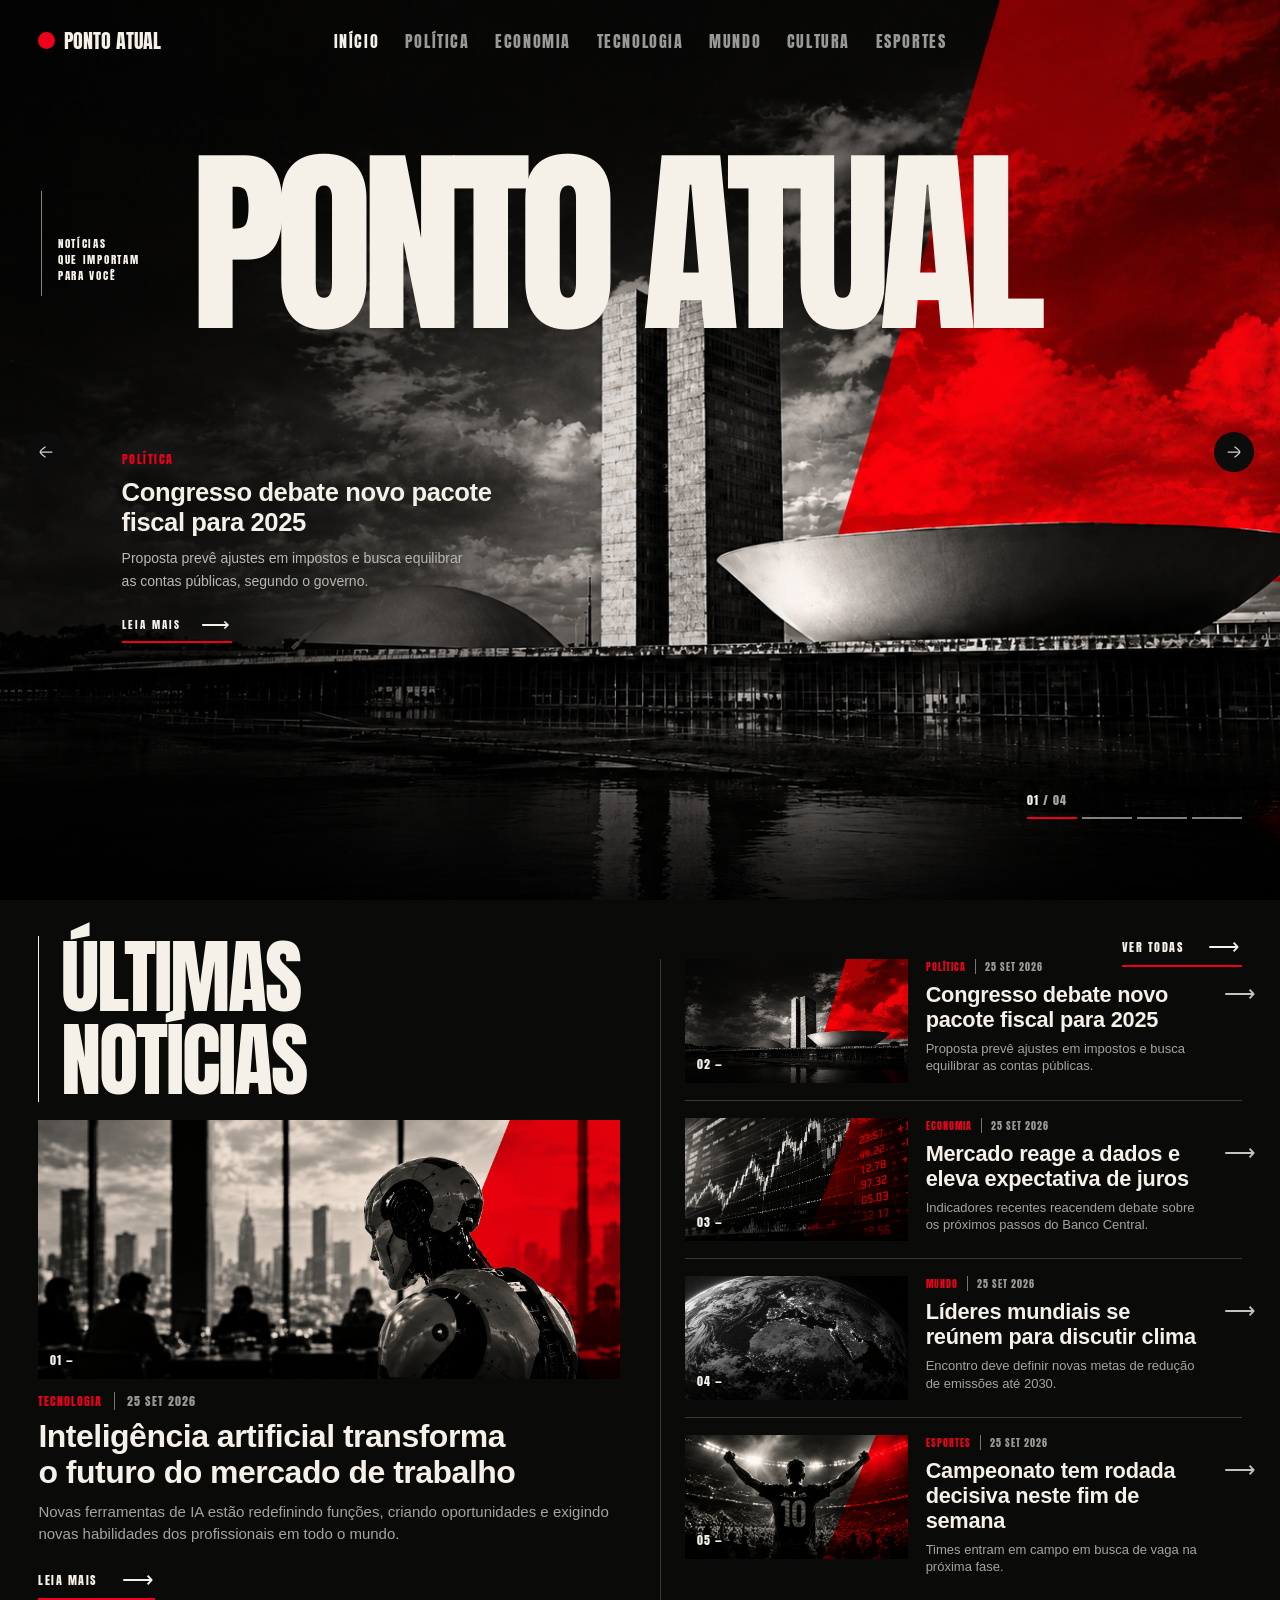
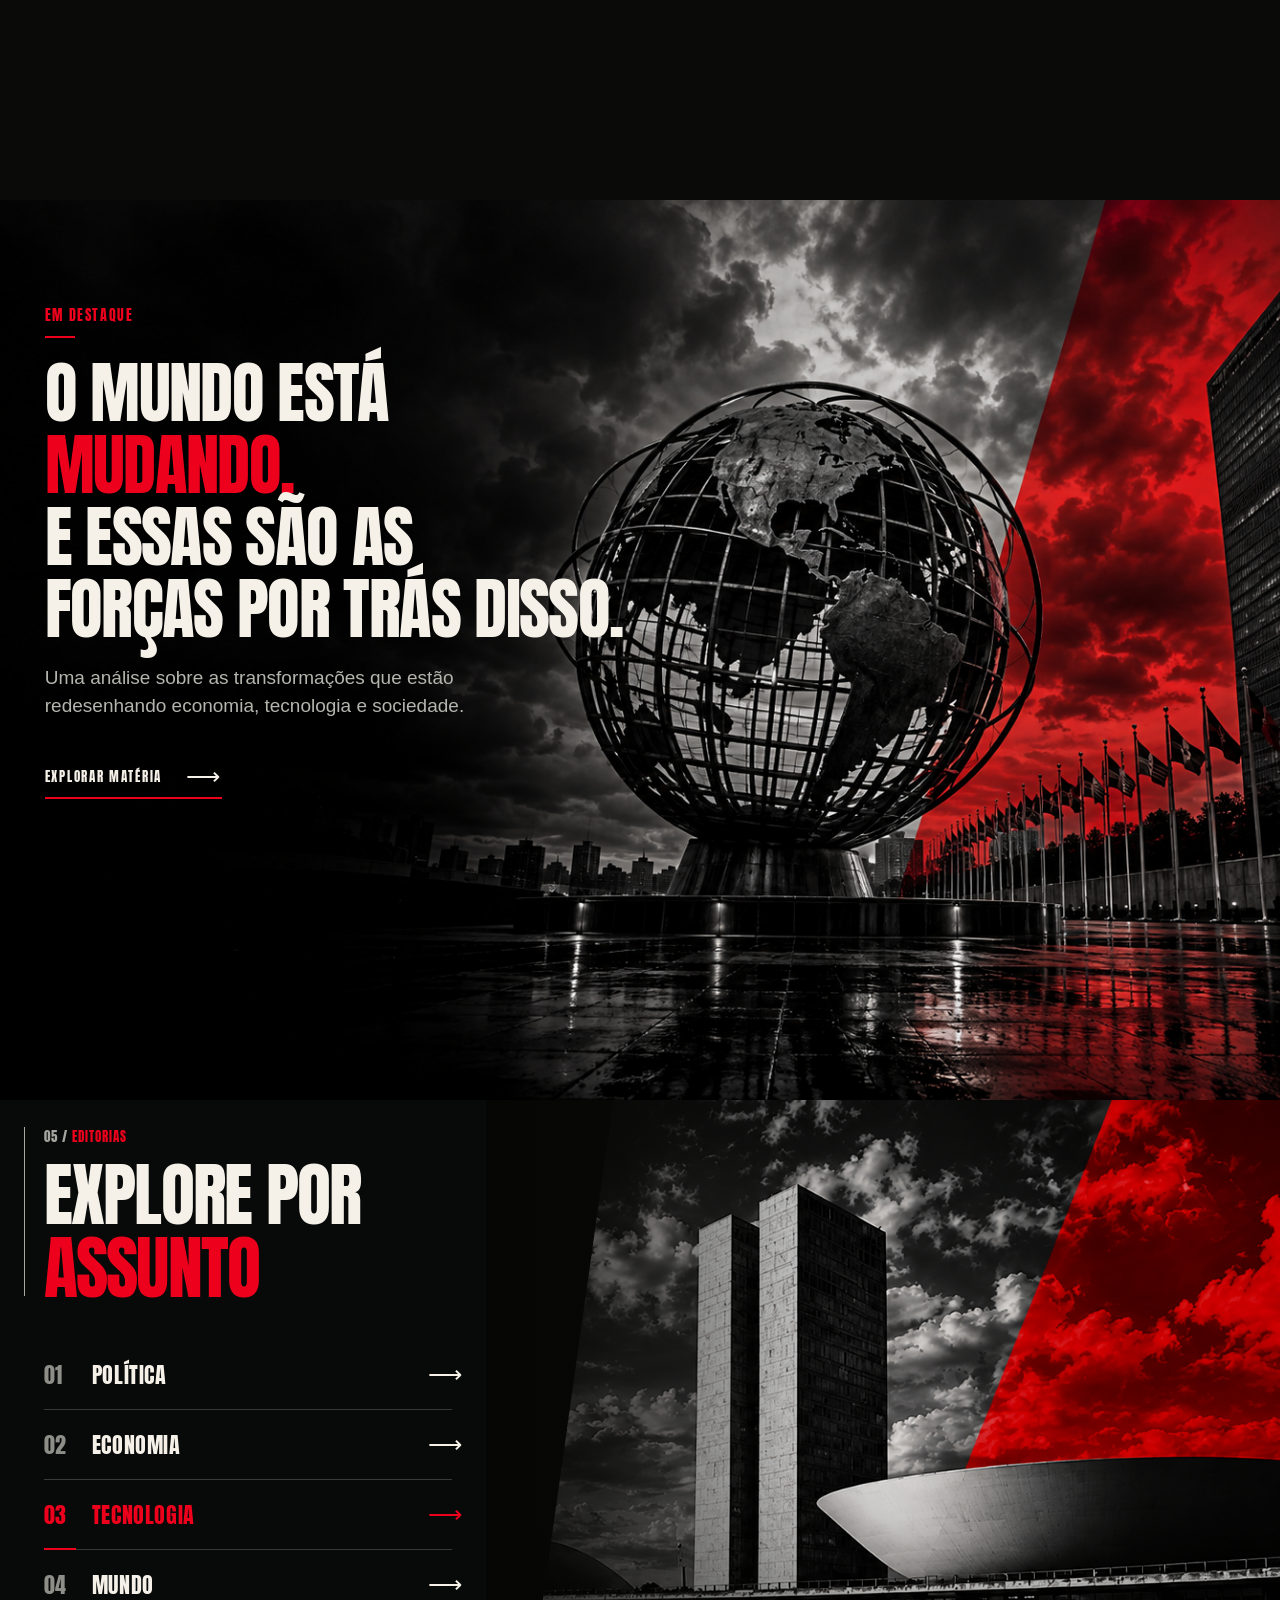
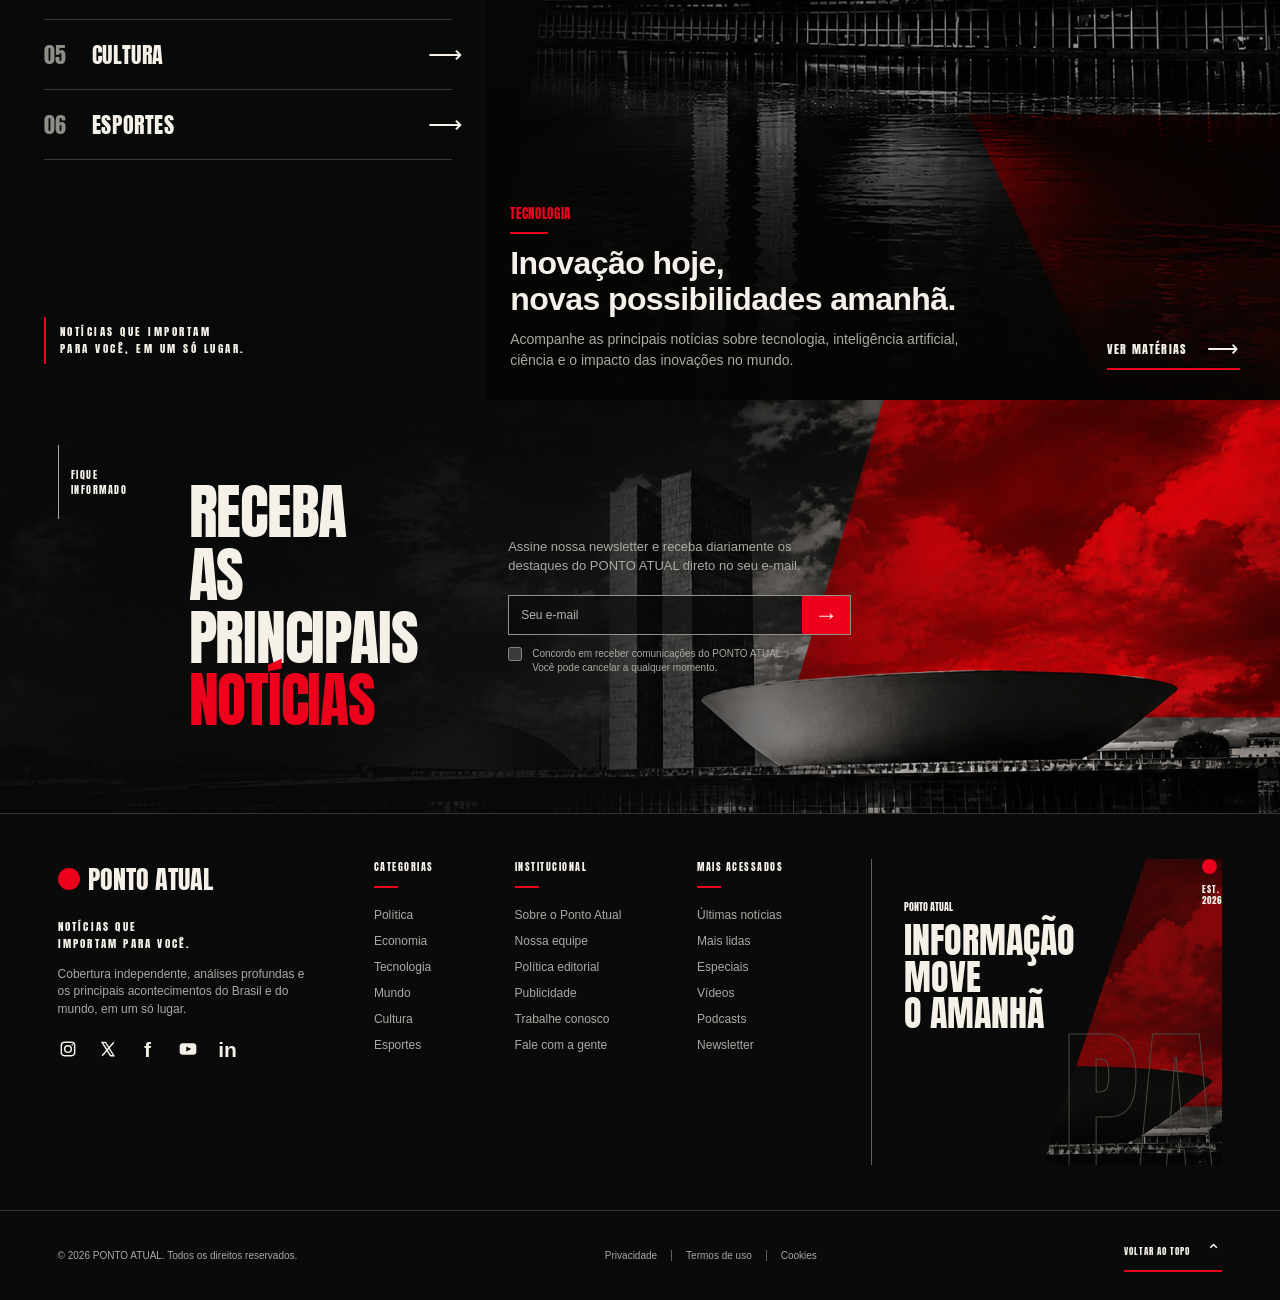
==== commit a9483d70: "Add pages" ====
--- a/index.html
+++ b/index.html
@@ -40,12 +40,12 @@
             <a class="navigation__active" href="index.html" aria-current="page">
               Início
             </a>
-            <span>Política</span>
-            <span>Economia</span>
-            <span>Tecnologia</span>
-            <span>Mundo</span>
-            <span>Cultura</span>
-            <span>Esportes</span>
+            <a href="pages/politica/index.html">Política</a>
+            <a href="pages/economia/index.html">Economia</a>
+            <a href="pages/tecnologia/index.html">Tecnologia</a>
+            <a href="pages/mundo/index.html">Mundo</a>
+            <a href="pages/cultura/index.html">Cultura</a>
+            <a href="pages/esportes/index.html">Esportes</a>
           </nav>
         </header>
 
@@ -280,7 +280,7 @@
             </li>
             <li class="topics-section__item--active">
               <span class="topics-section__number">03</span
-              ><span>Tecnologia</span
+              ><a href="pages/tecnologia/index.html">Tecnologia</a
               ><span class="topics-section__arrow" aria-hidden="true">⟶</span>
             </li>
             <li>
@@ -304,6 +304,12 @@
           class="topics-section__preview"
           aria-labelledby="topics-preview-title"
         >
+          <img
+            class="topics-section__image"
+            src="assets/images/brasilia.png"
+            alt=""
+            loading="lazy"
+          />
           <div class="topics-section__caption">
             <div class="topics-section__copy">
               <p class="topics-section__category">Tecnologia</p>
@@ -315,9 +321,9 @@
                 artificial, ciência e o impacto das inovações no mundo.
               </p>
             </div>
-            <button class="topics-section__link" type="button" disabled>
+            <a class="topics-section__link" href="pages/tecnologia/index.html">
               Ver matérias <span aria-hidden="true">⟶</span>
-            </button>
+            </a>
           </div>
         </article>
       </section>
--- a/styles/home/heroSection.css
+++ b/styles/home/heroSection.css
@@ -61,18 +61,35 @@
   letter-spacing: 1.6px;
   text-transform: uppercase;
   color: #999995;
+  transition: color 180ms ease;
+}
+.navigation a::after,
+.navigation span::after {
+  content: "";
+  position: absolute;
+  right: -6px;
+  bottom: 0;
+  left: -6px;
+  height: 2px;
+  background: var(--red);
+  opacity: 0;
+  transition: opacity 180ms ease;
+}
+.navigation a:hover,
+.navigation a:focus-visible,
+.navigation span:hover {
+  color: var(--paper);
+}
+.navigation a:hover::after,
+.navigation a:focus-visible::after,
+.navigation span:hover::after {
+  opacity: 1;
 }
 .navigation .navigation__active {
   color: var(--paper);
 }
 .navigation__active::after {
-  content: "";
-  position: absolute;
-  bottom: 0;
-  left: -6px;
-  right: -6px;
-  height: 2px;
-  background: var(--red);
+  opacity: 1;
 }
 .masthead {
   position: absolute;
--- a/styles/home/topicsSection.css
+++ b/styles/home/topicsSection.css
@@ -9,6 +9,7 @@
   flex-direction: column;
   min-width: 0;
   padding: clamp(20px, 3vh, 36px) 7% clamp(22px, 4vh, 44px) 9%;
+  background: #080909;
 }
 
 .topics-section__heading {
@@ -81,6 +82,9 @@
 .topics-section__list .topics-section__item--active,
 .topics-section__item--active .topics-section__number {
   color: var(--red);
+}
+.topics-section__item--active a {
+  color: inherit;
 }
 .topics-section__item--active::after {
   content: "";
@@ -112,6 +116,28 @@
   min-height: 100%;
   padding: 30px 5% 30px 3%;
   background: #0a0a09;
+}
+
+.topics-section__image {
+  position: absolute;
+  inset: 0;
+  z-index: -2;
+  width: 100%;
+  height: 100%;
+  object-fit: cover;
+  object-position: center;
+  filter: saturate(0.9) contrast(1.05) brightness(0.88);
+  clip-path: polygon(16% 0, 100% 0, 100% 100%, 0 100%);
+}
+
+.topics-section__preview::before {
+  content: "";
+  position: absolute;
+  inset: 0;
+  z-index: -1;
+  background: linear-gradient(0deg, rgba(5, 5, 4, 0.96), transparent 58%),
+    linear-gradient(90deg, rgba(5, 5, 4, 0.88), transparent 48%);
+  pointer-events: none;
 }
 
 .topics-section__caption {
@@ -172,11 +198,28 @@
     sans-serif;
   text-transform: uppercase;
   letter-spacing: 1.2px;
+  transition: color 180ms ease, border-color 180ms ease;
 }
 .topics-section__link > span {
   font:
     22px/1 Arial,
     sans-serif;
+  transition: transform 180ms ease;
+}
+.topics-section__link:hover,
+.topics-section__link:focus-visible {
+  color: var(--red);
+  border-color: var(--paper);
+}
+.topics-section__link:hover > span,
+.topics-section__link:focus-visible > span {
+  transform: translateX(6px);
+}
+
+@media (min-width: 761px) {
+  .topics-section__sidebar {
+    background: #080909;
+  }
 }
 
 @media (max-width: 760px) {
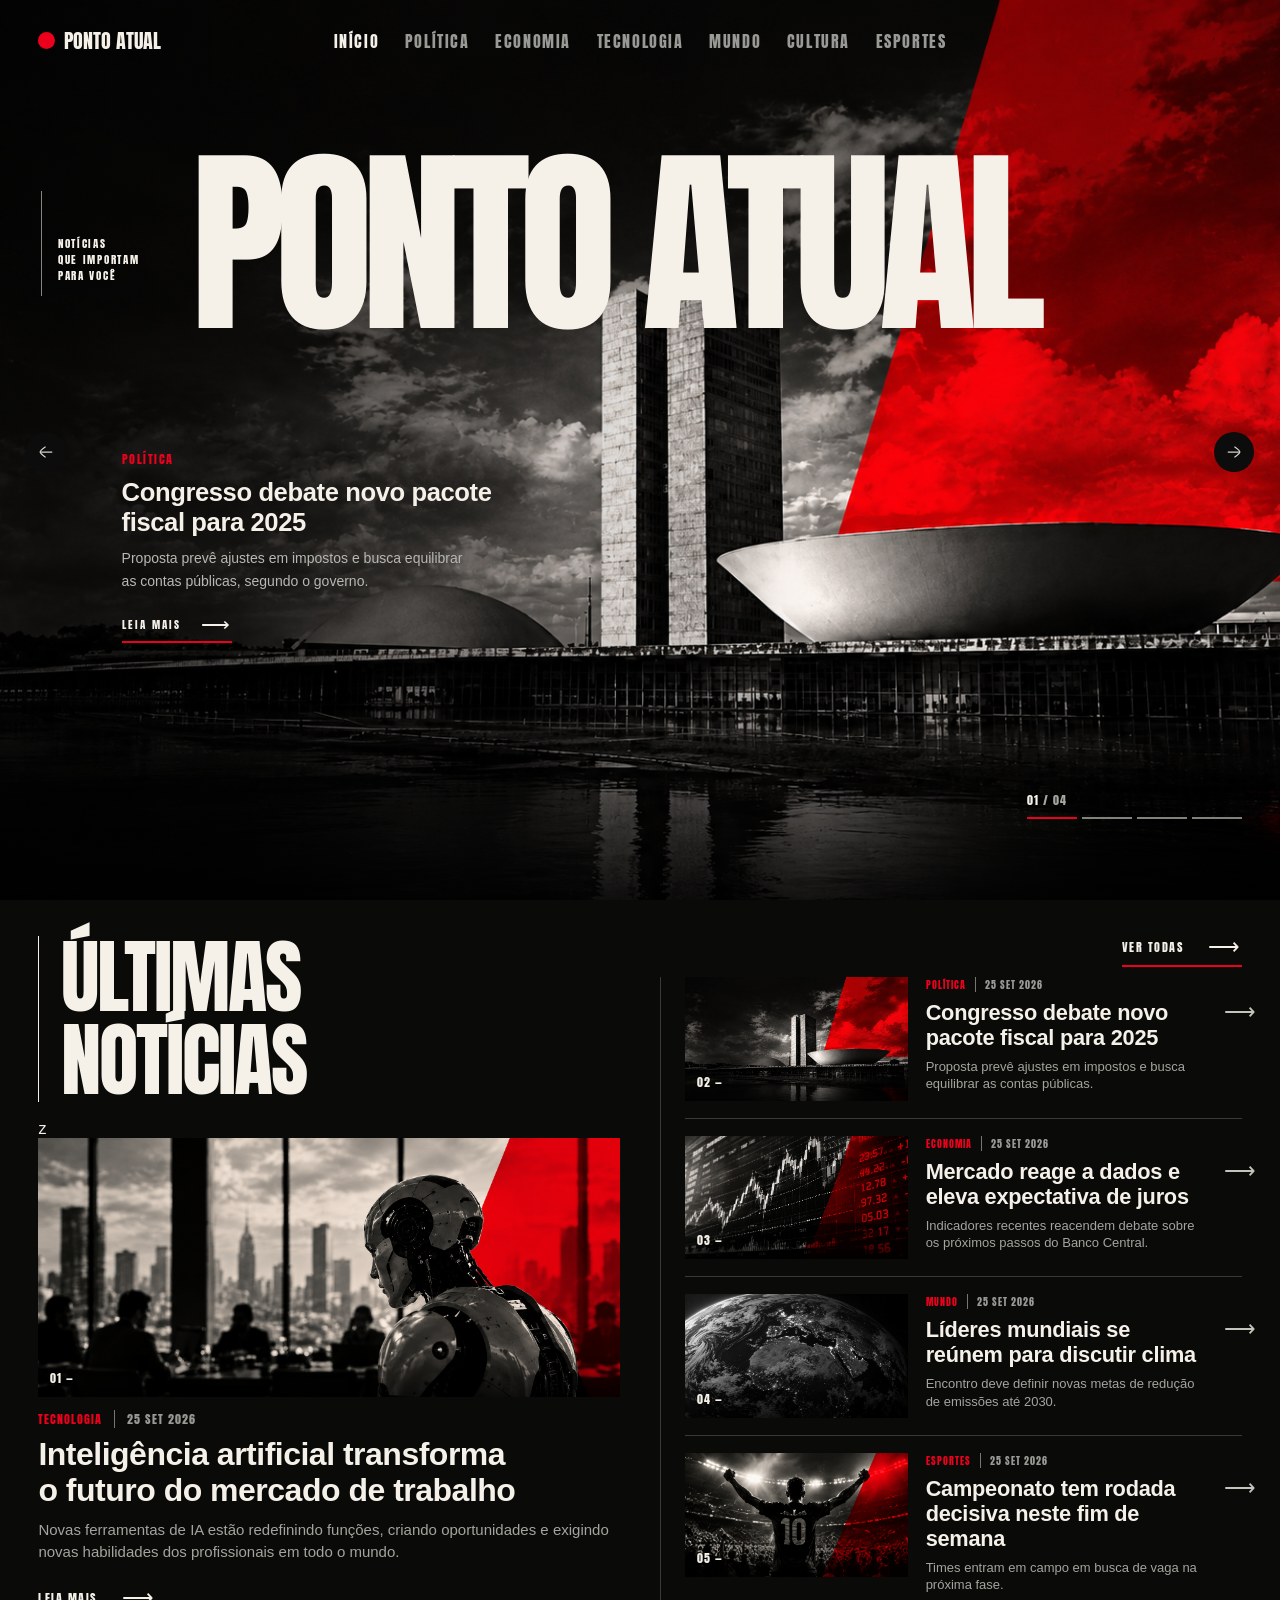
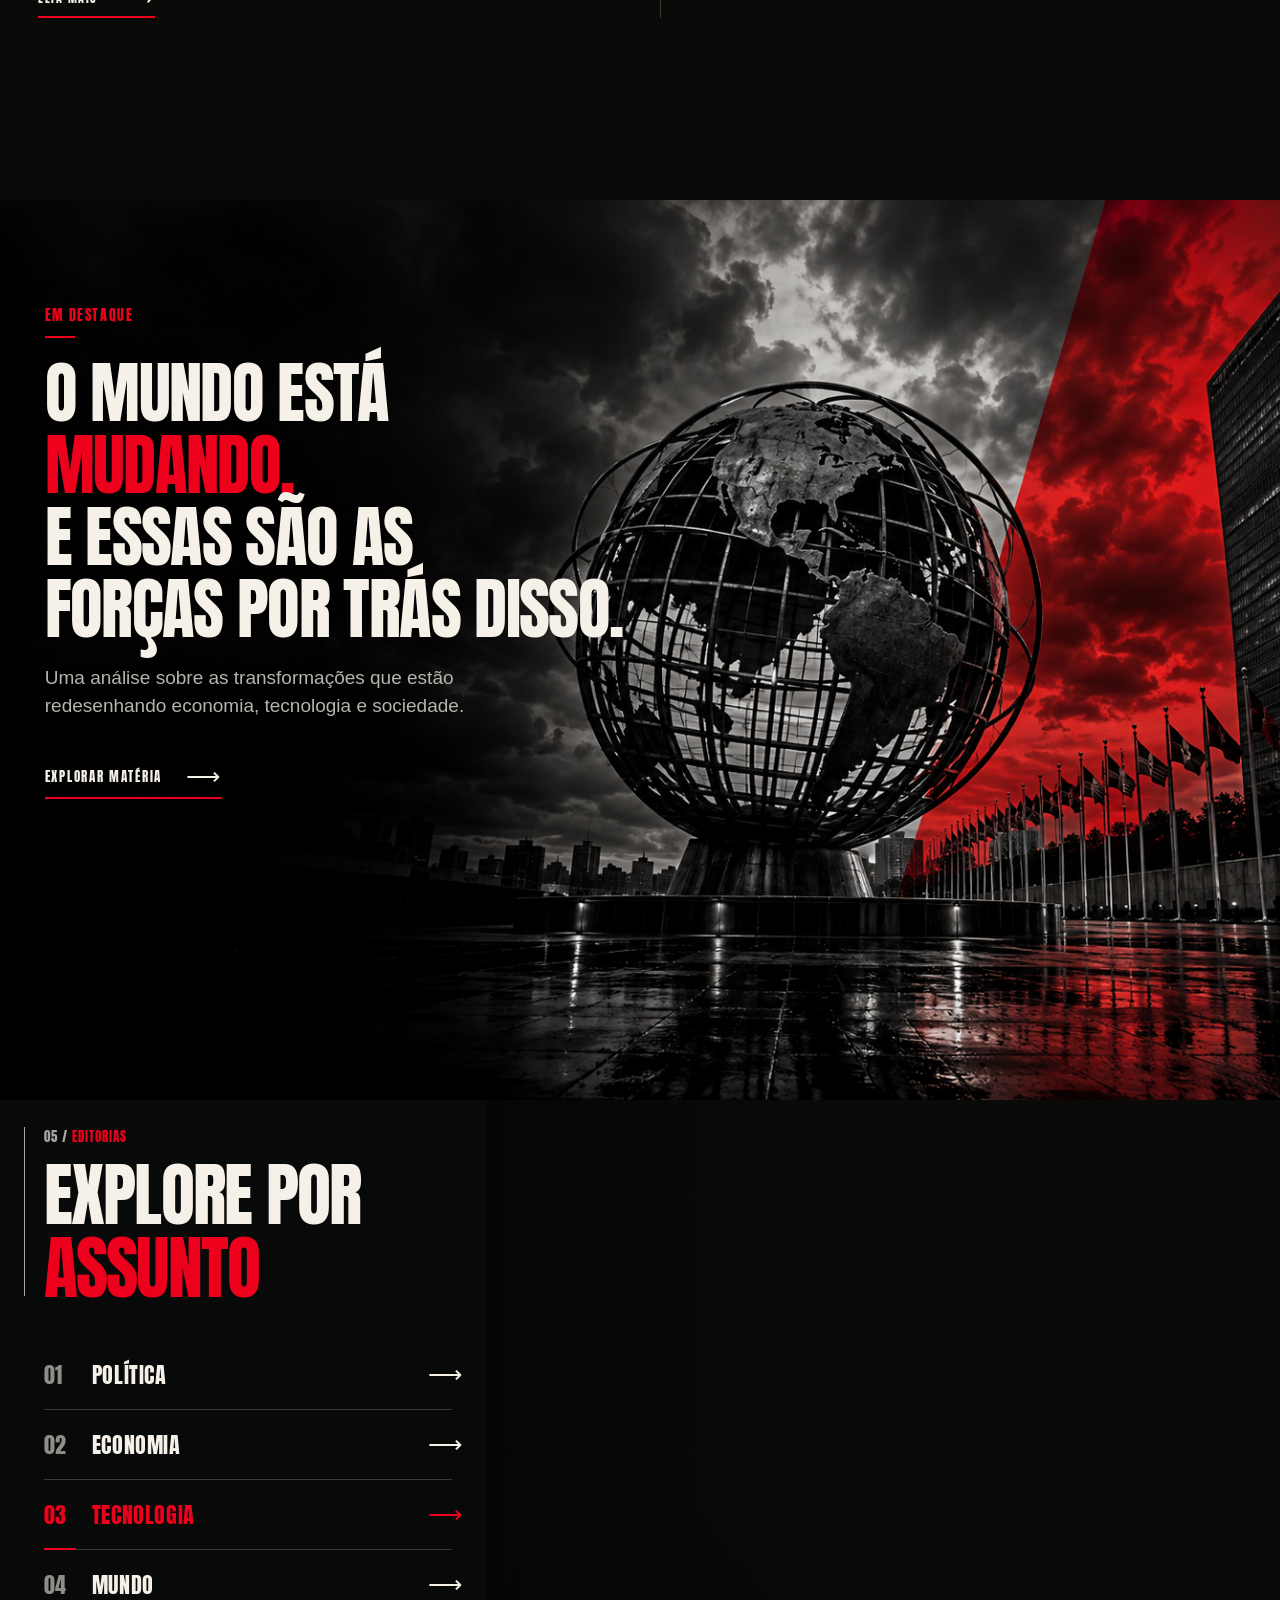
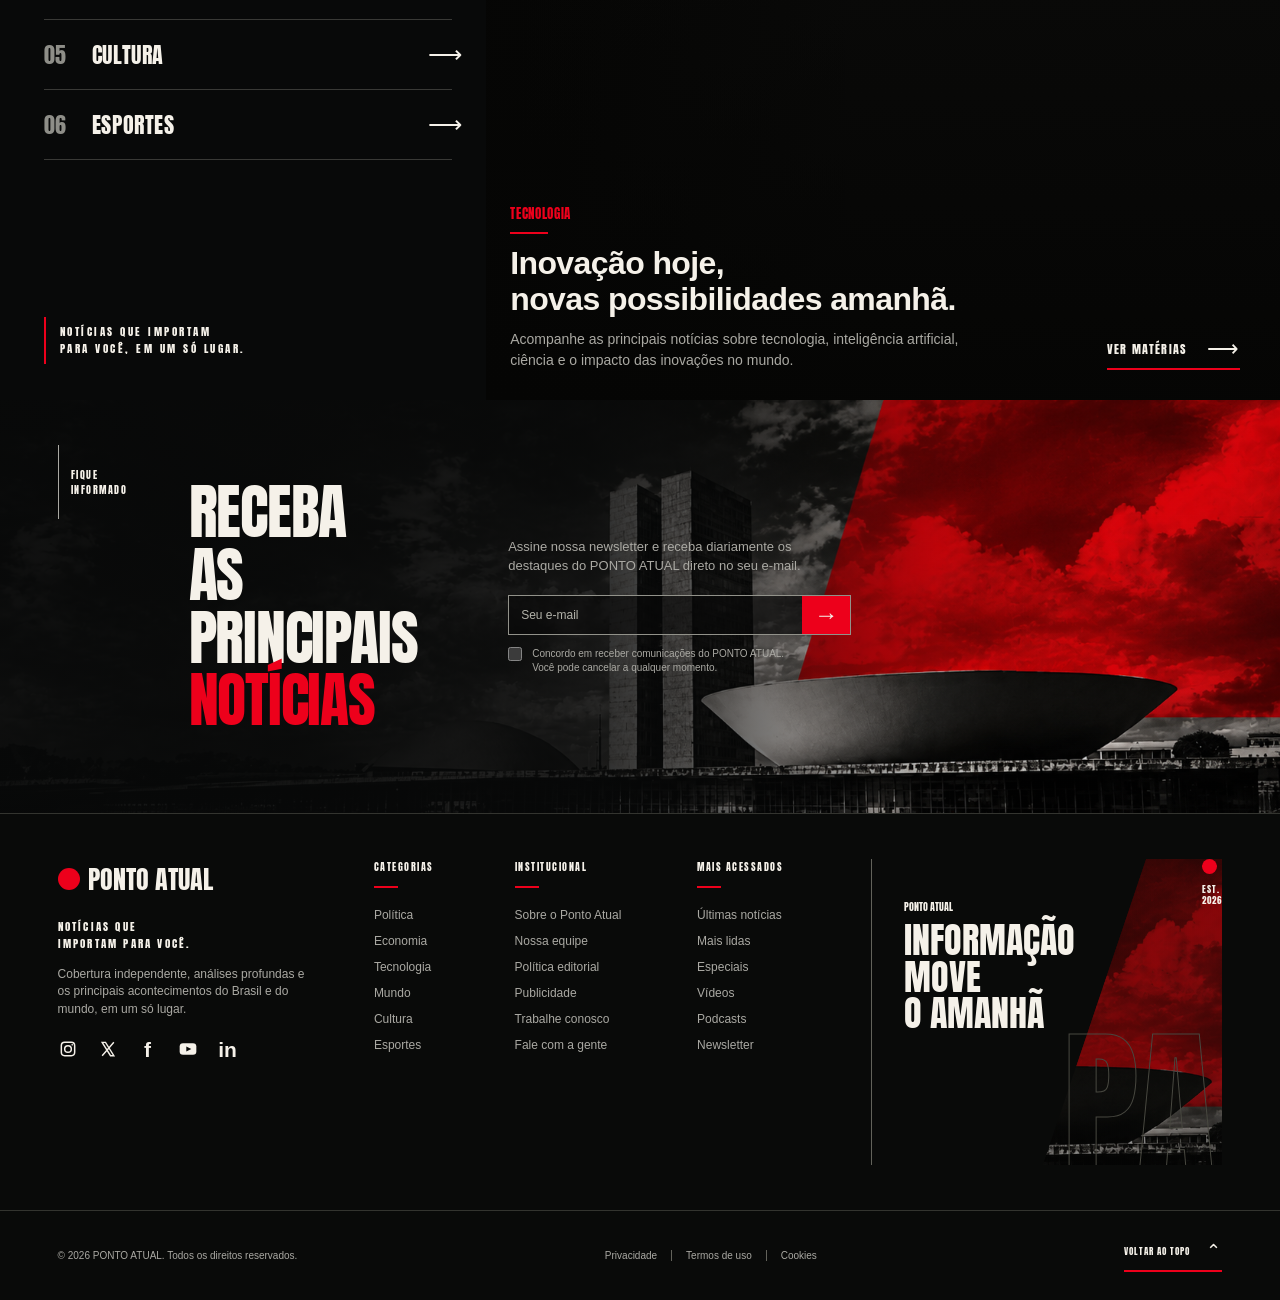
==== commit b939d4f5: "style: remove img" ====
--- a/index.html
+++ b/index.html
@@ -40,12 +40,12 @@
             <a class="navigation__active" href="index.html" aria-current="page">
               Início
             </a>
-            <a href="pages/politica/index.html">Política</a>
-            <a href="pages/economia/index.html">Economia</a>
-            <a href="pages/tecnologia/index.html">Tecnologia</a>
-            <a href="pages/mundo/index.html">Mundo</a>
-            <a href="pages/cultura/index.html">Cultura</a>
-            <a href="pages/esportes/index.html">Esportes</a>
+            <span>Política</span>
+            <span>Economia</span>
+            <span>Tecnologia</span>
+            <span>Mundo</span>
+            <span>Cultura</span>
+            <span>Esportes</span>
           </nav>
         </header>
 
@@ -106,7 +106,7 @@
           </button>
         </div>
         
-        
+        z
         <div class="latest__grid">
           <article class="news-lead">
             <div class="news-image">
@@ -280,7 +280,7 @@
             </li>
             <li class="topics-section__item--active">
               <span class="topics-section__number">03</span
-              ><a href="pages/tecnologia/index.html">Tecnologia</a
+              ><span>Tecnologia</span
               ><span class="topics-section__arrow" aria-hidden="true">⟶</span>
             </li>
             <li>
@@ -304,12 +304,6 @@
           class="topics-section__preview"
           aria-labelledby="topics-preview-title"
         >
-          <img
-            class="topics-section__image"
-            src="assets/images/brasilia.png"
-            alt=""
-            loading="lazy"
-          />
           <div class="topics-section__caption">
             <div class="topics-section__copy">
               <p class="topics-section__category">Tecnologia</p>
@@ -321,9 +315,9 @@
                 artificial, ciência e o impacto das inovações no mundo.
               </p>
             </div>
-            <a class="topics-section__link" href="pages/tecnologia/index.html">
+            <button class="topics-section__link" type="button" disabled>
               Ver matérias <span aria-hidden="true">⟶</span>
-            </a>
+            </button>
           </div>
         </article>
       </section>
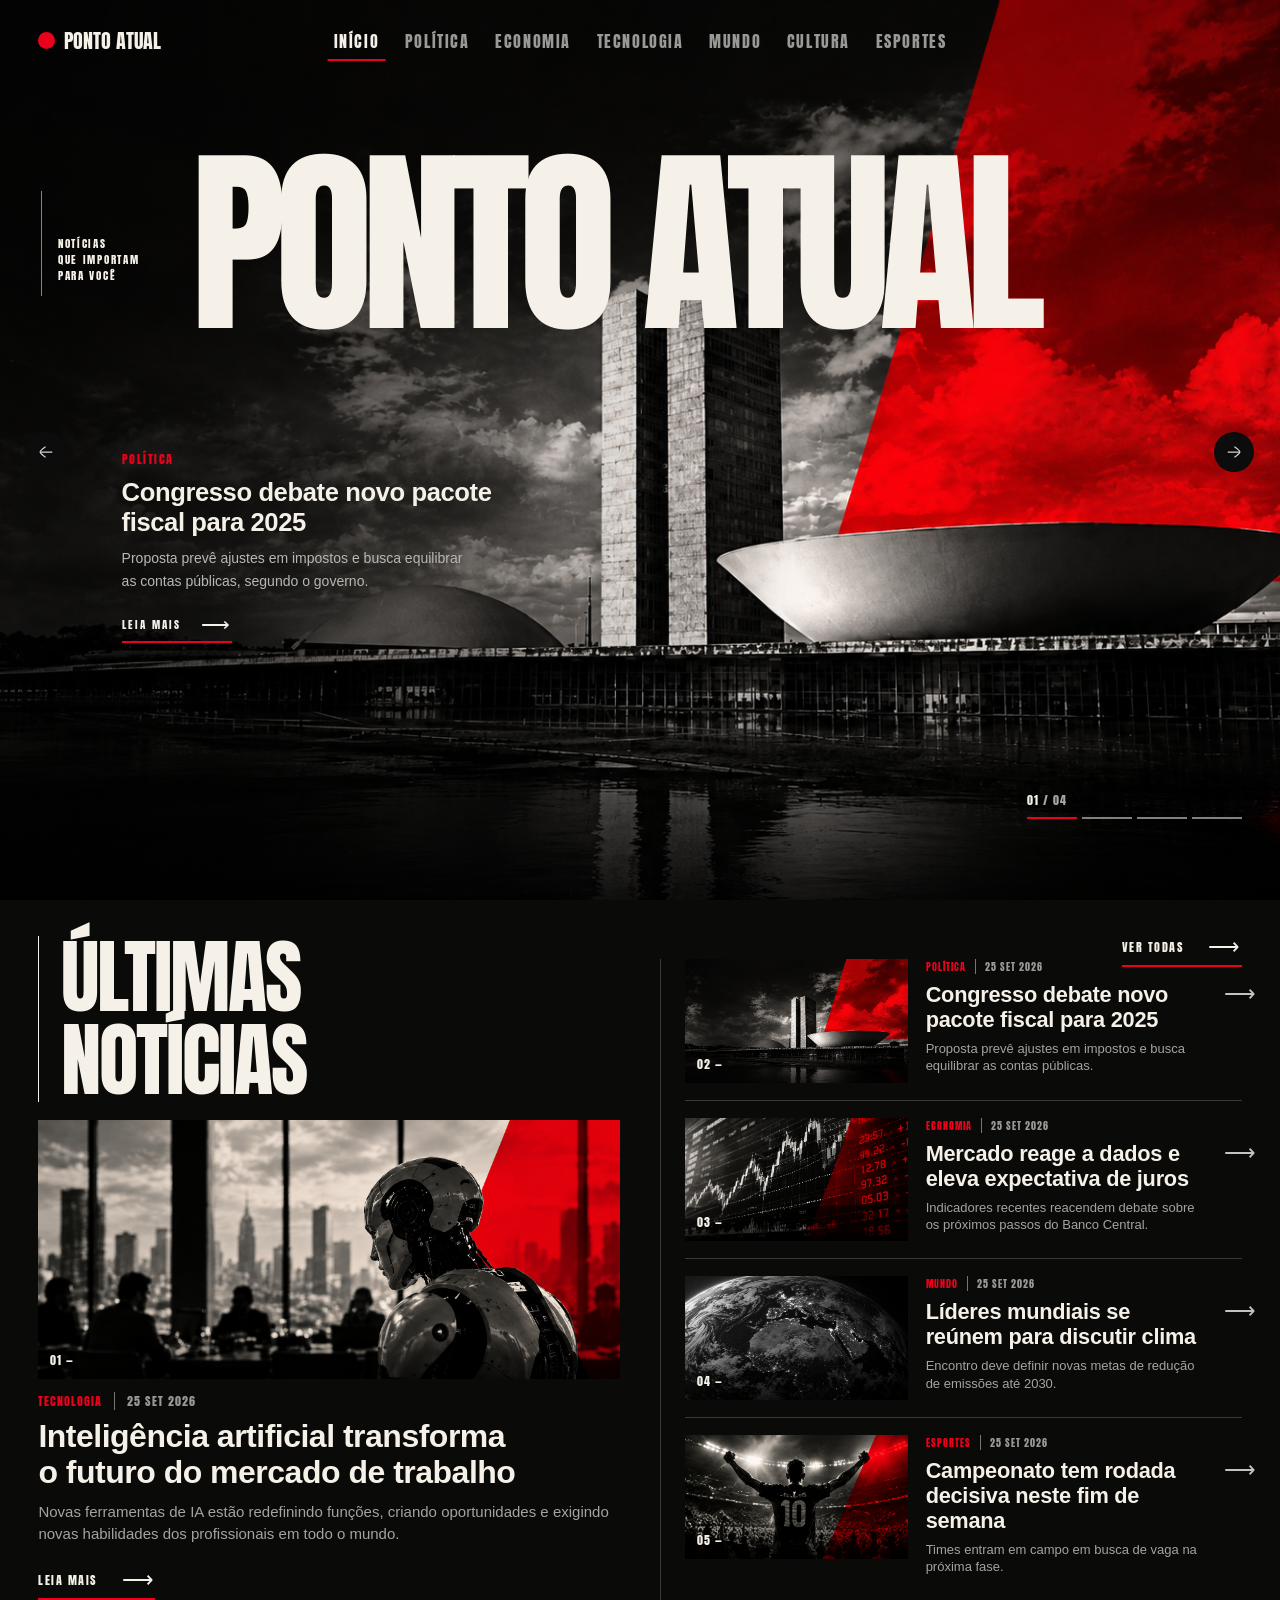
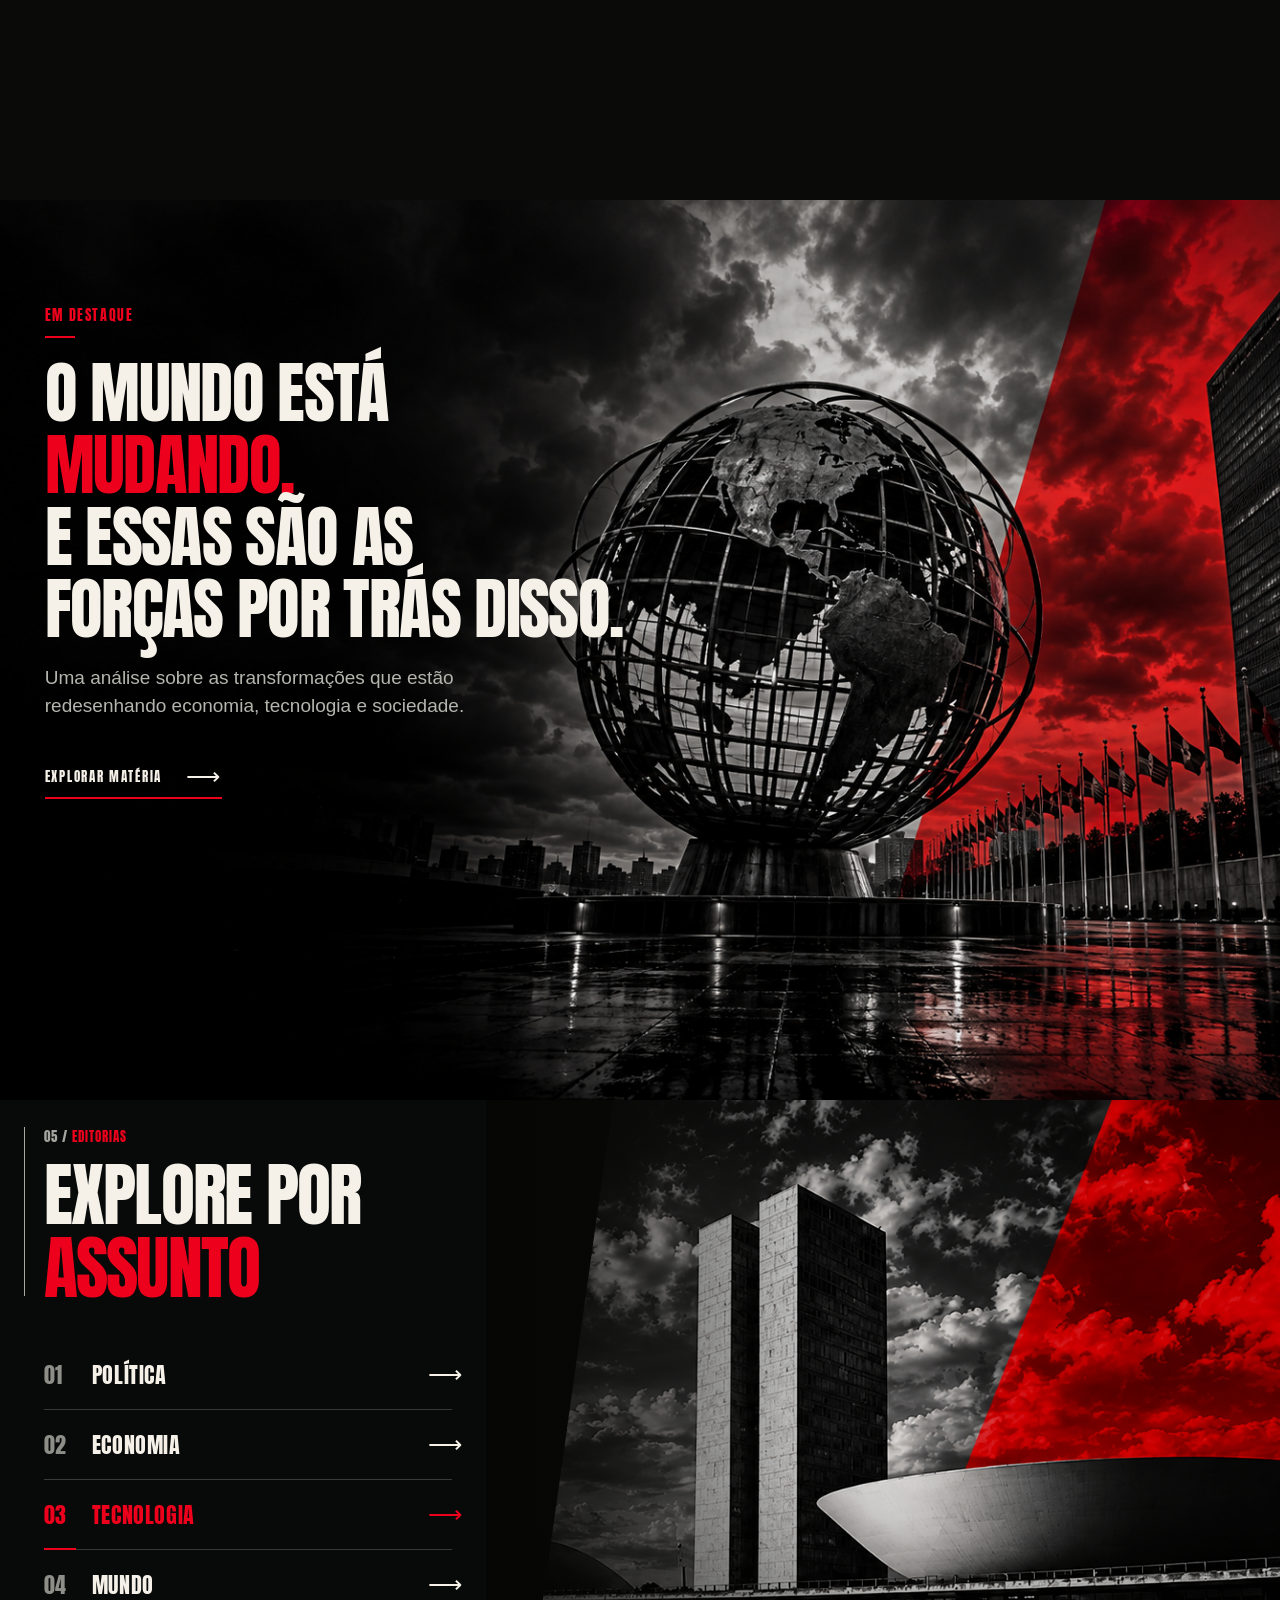
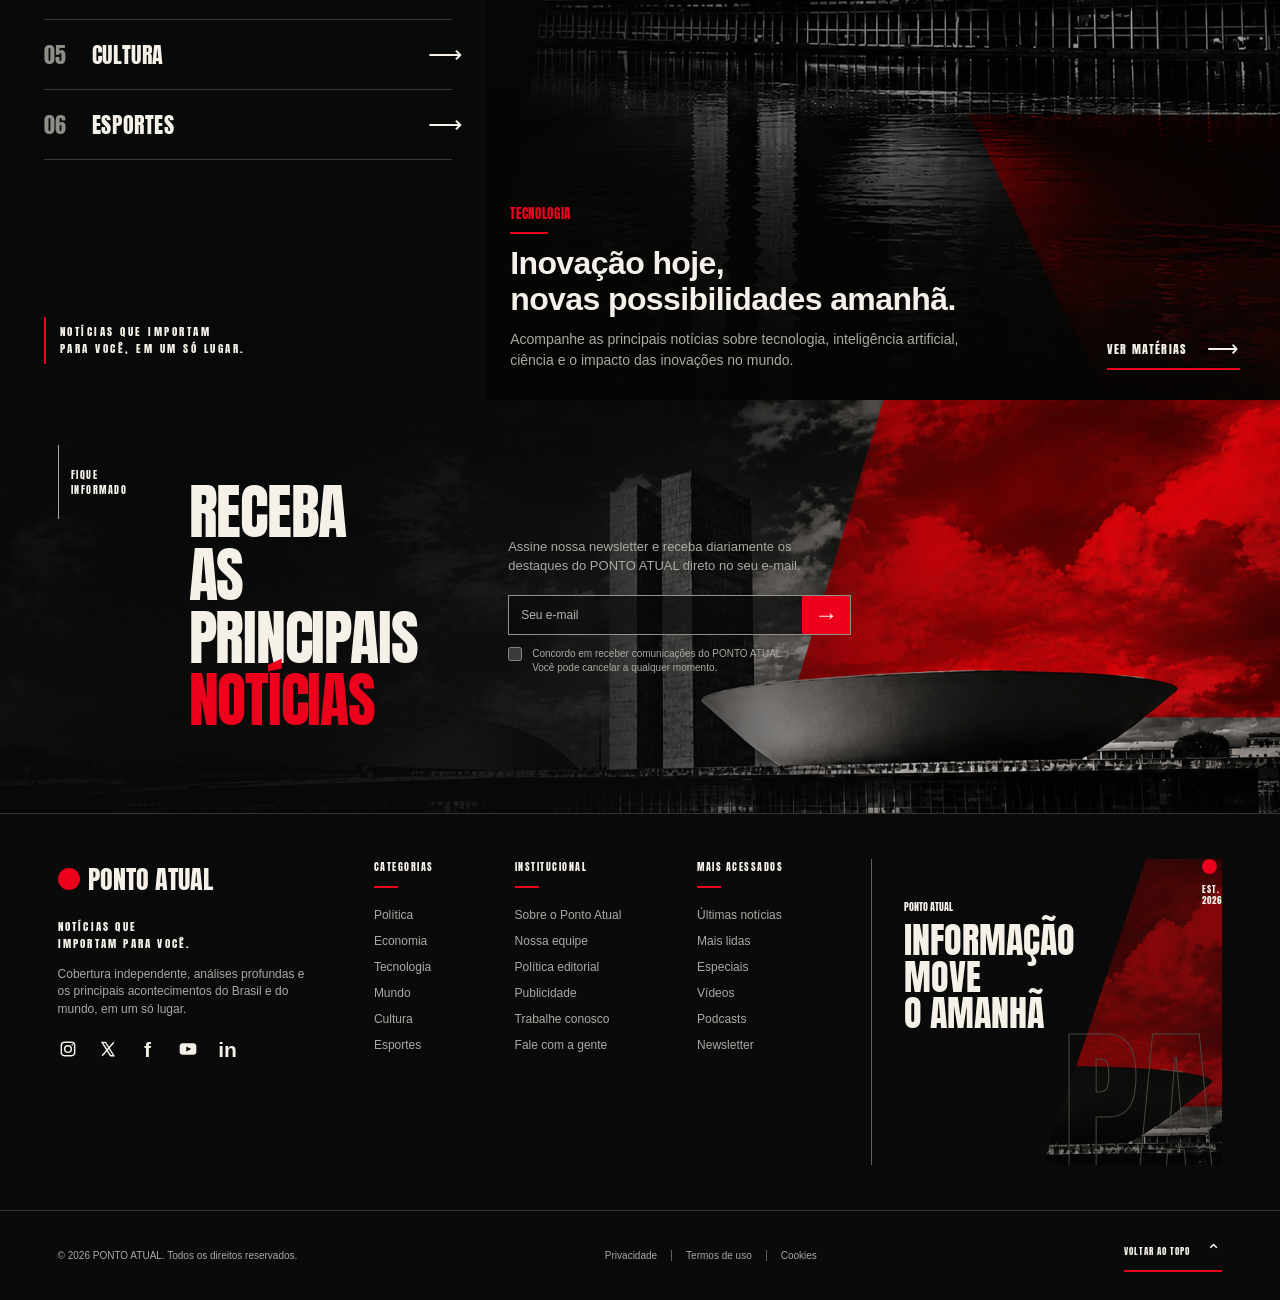
==== commit 156b1340: "fix: resolve conflicts" ====
--- a/index.html
+++ b/index.html
@@ -40,12 +40,13 @@
             <a class="navigation__active" href="index.html" aria-current="page">
               Início
             </a>
-            <span>Política</span>
-            <span>Economia</span>
-            <span>Tecnologia</span>
-            <span>Mundo</span>
-            <span>Cultura</span>
-            <span>Esportes</span>
+
+            <a href="pages/politica/index.html">Política</a>
+            <a href="pages/economia/index.html">Economia</a>
+            <a href="pages/tecnologia/index.html">Tecnologia</a>
+            <a href="pages/mundo/index.html">Mundo</a>
+            <a href="pages/cultura/index.html">Cultura</a>
+            <a href="pages/esportes/index.html">Esportes</a>
           </nav>
         </header>
 
@@ -105,8 +106,6 @@
             Ver todas <span aria-hidden="true">⟶</span>
           </button>
         </div>
-        
-        z
         <div class="latest__grid">
           <article class="news-lead">
             <div class="news-image">
@@ -279,8 +278,8 @@
               ><span class="topics-section__arrow" aria-hidden="true">⟶</span>
             </li>
             <li class="topics-section__item--active">
-              <span class="topics-section__number">03</span
-              ><span>Tecnologia</span
+              <span class="topics-section__number">03</span>
+              <a href="pages/tecnologia/index.html">Tecnologia</a
               ><span class="topics-section__arrow" aria-hidden="true">⟶</span>
             </li>
             <li>
@@ -304,6 +303,12 @@
           class="topics-section__preview"
           aria-labelledby="topics-preview-title"
         >
+          <img
+            class="topics-section__image"
+            src="assets/images/brasilia.png"
+            alt=""
+            loading="lazy"
+          />
           <div class="topics-section__caption">
             <div class="topics-section__copy">
               <p class="topics-section__category">Tecnologia</p>
@@ -315,9 +320,9 @@
                 artificial, ciência e o impacto das inovações no mundo.
               </p>
             </div>
-            <button class="topics-section__link" type="button" disabled>
+            <a class="topics-section__link" href="pages/tecnologia/index.html">
               Ver matérias <span aria-hidden="true">⟶</span>
-            </button>
+            </a>
           </div>
         </article>
       </section>
--- a/styles/home/heroSection.css
+++ b/styles/home/heroSection.css
@@ -88,7 +88,7 @@
 .navigation .navigation__active {
   color: var(--paper);
 }
-.navigation__active::after {
+.navigation .navigation__active::after {
   opacity: 1;
 }
 .masthead {
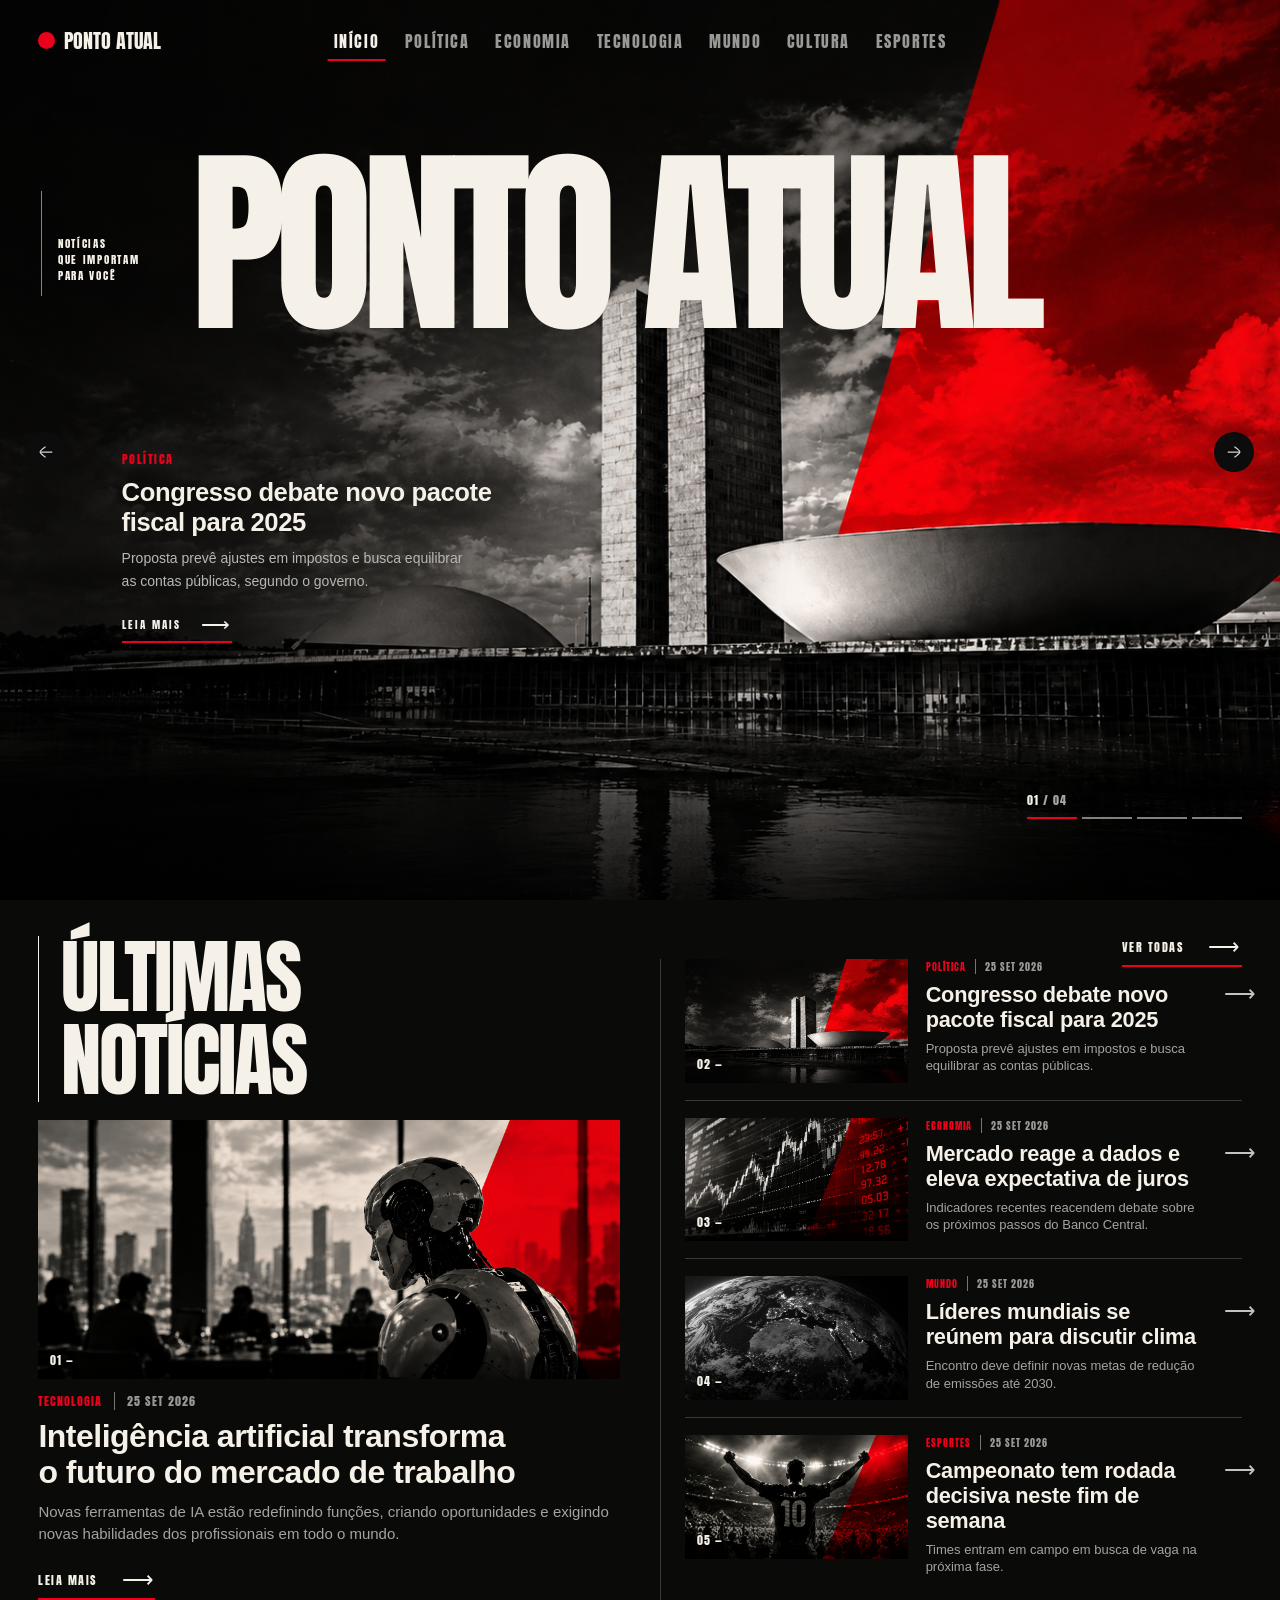
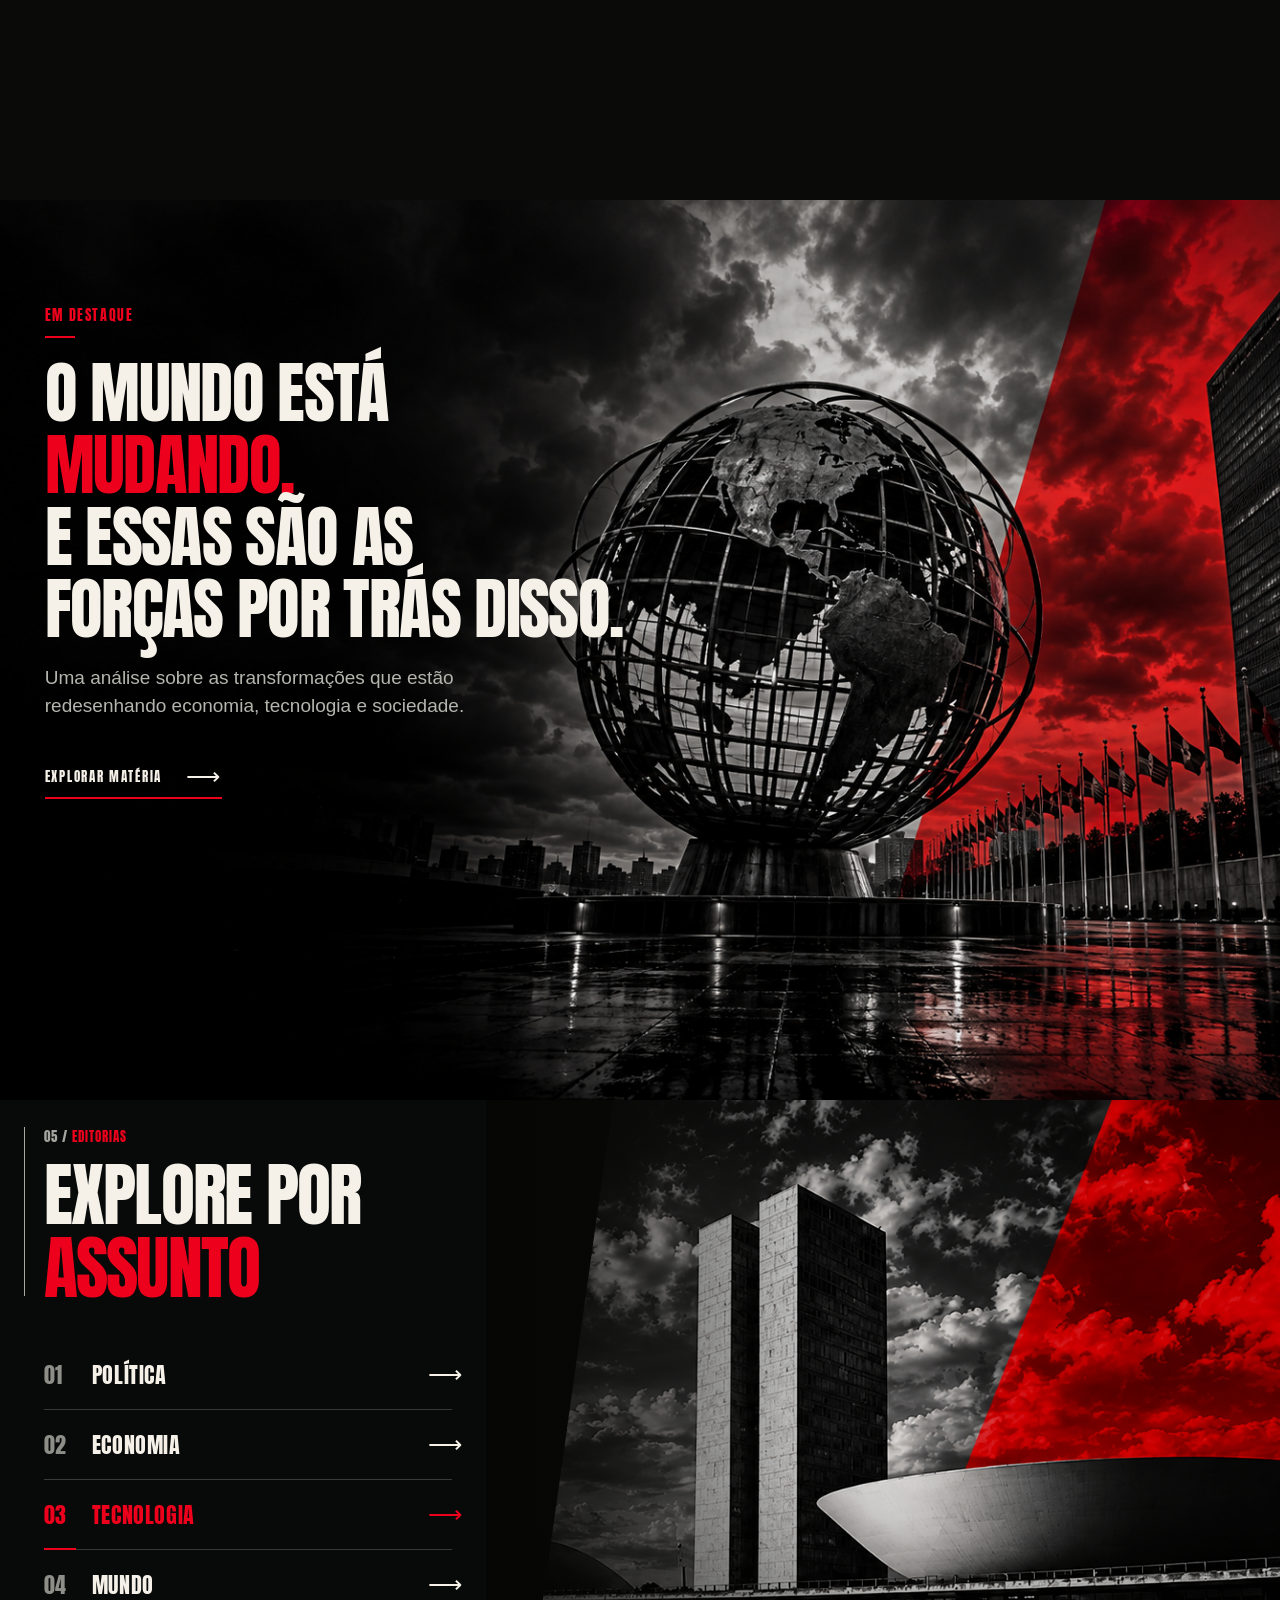
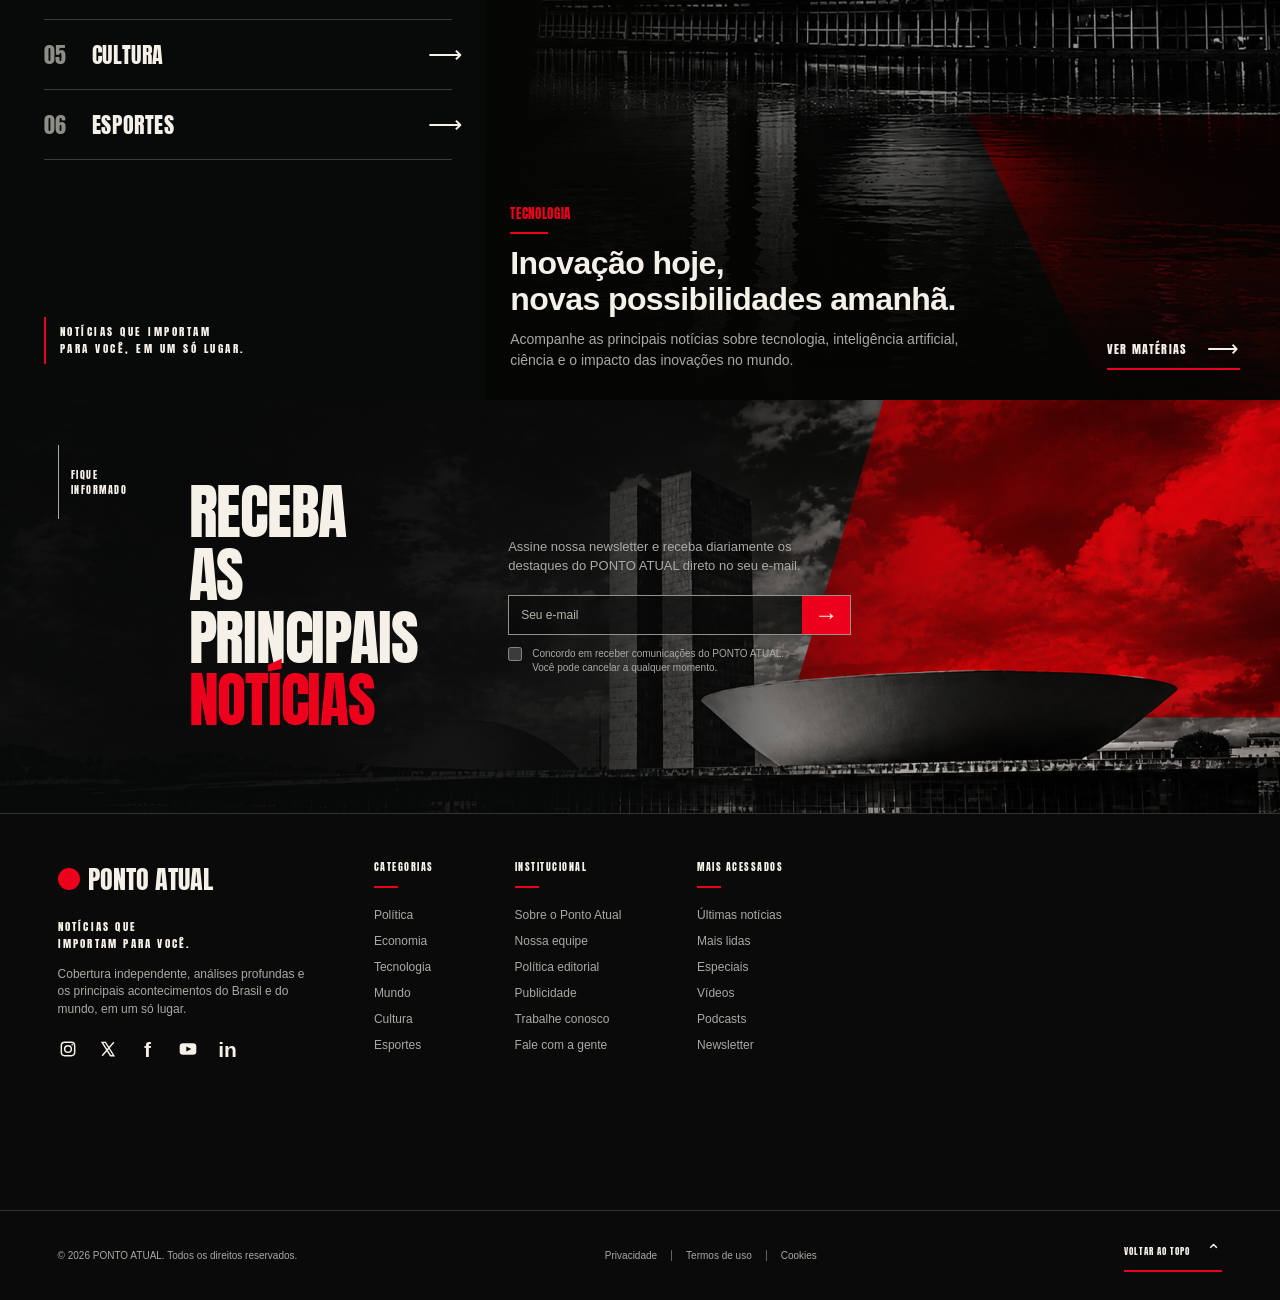
==== commit 7d96c5e9: "style: adjust scale of category pages" ====
--- a/index.html
+++ b/index.html
@@ -490,14 +490,6 @@
             <li>Newsletter</li>
           </ul>
         </div>
-        <div class="site-footer__signature">
-          <p class="site-footer__est">
-            <span aria-hidden="true"></span>Est.<br />2026
-          </p>
-          <p class="site-footer__signature-label">Ponto Atual</p>
-          <p class="site-footer__motto">Informação<br />move<br />o amanhã</p>
-          <span class="site-footer__monogram" aria-hidden="true">PA</span>
-        </div>
       </div>
       <div class="site-footer__bottom">
         <p>© 2026 PONTO ATUAL. Todos os direitos reservados.</p>
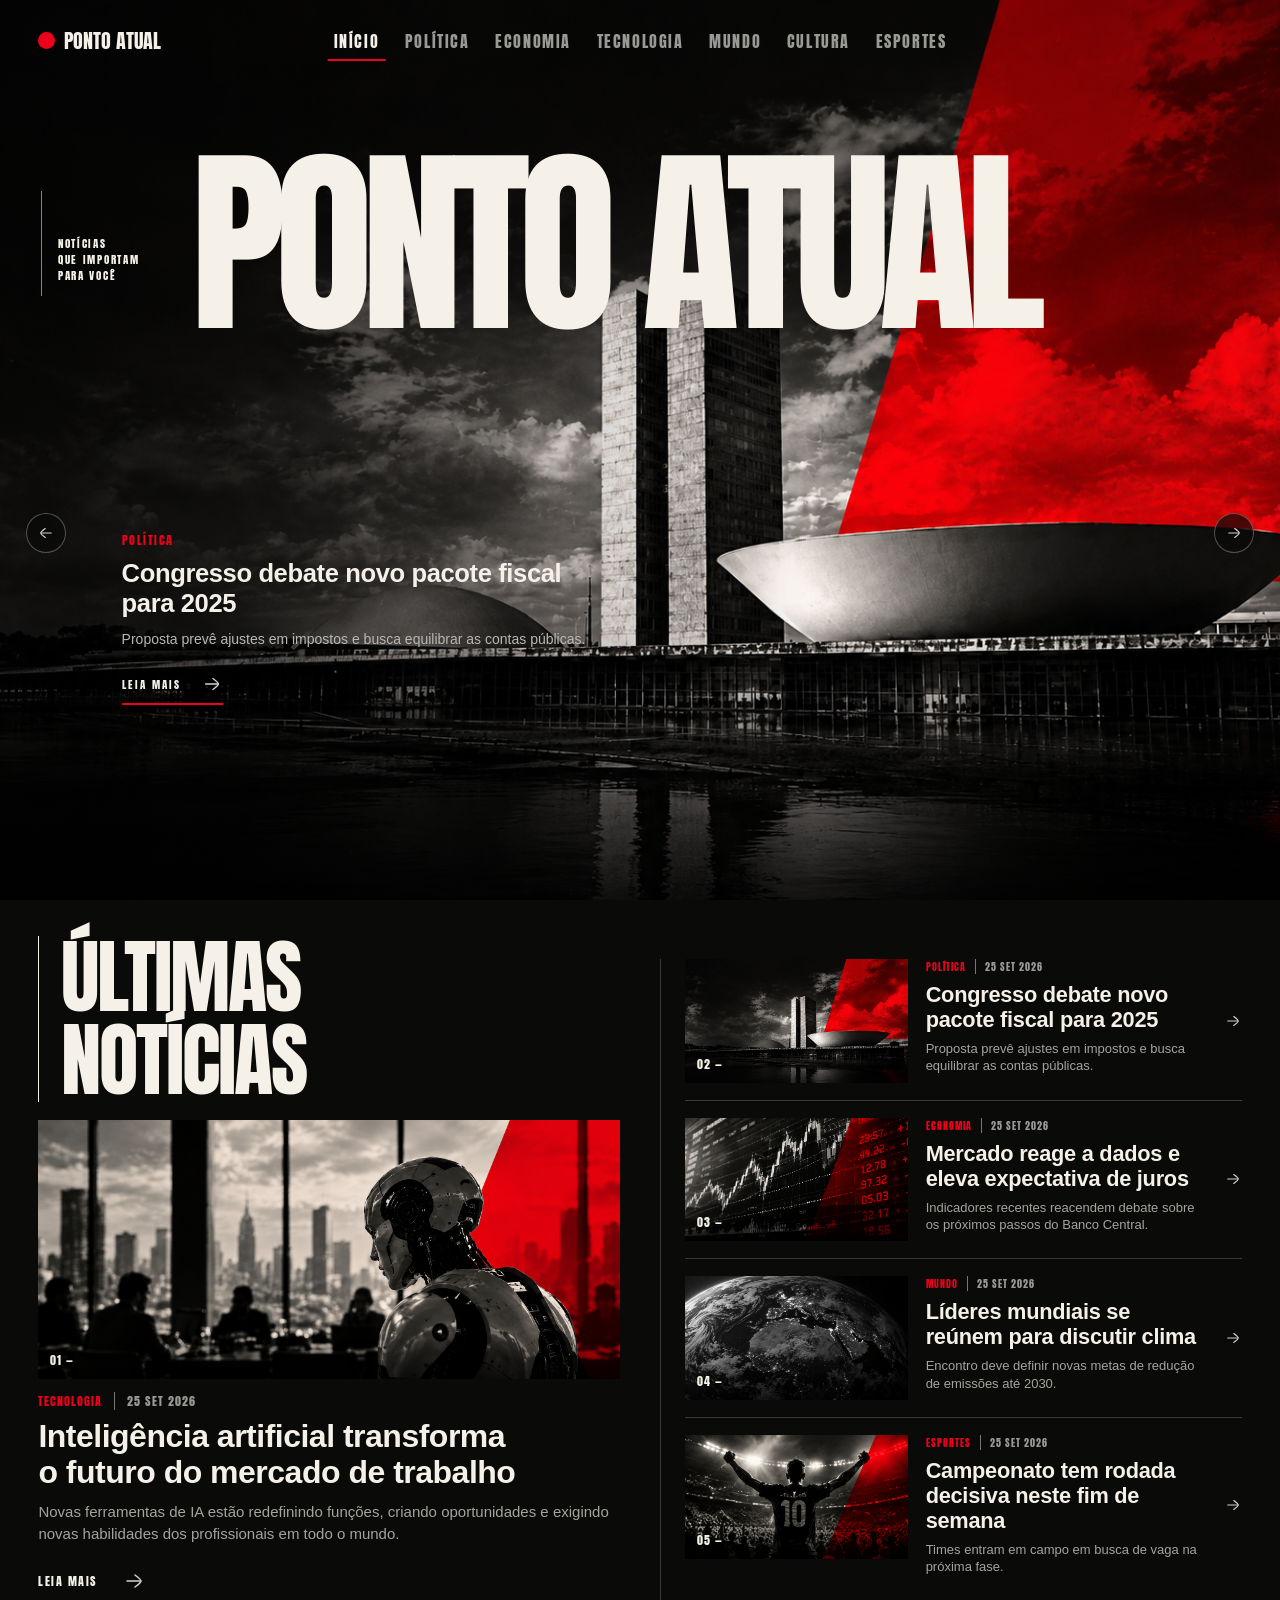
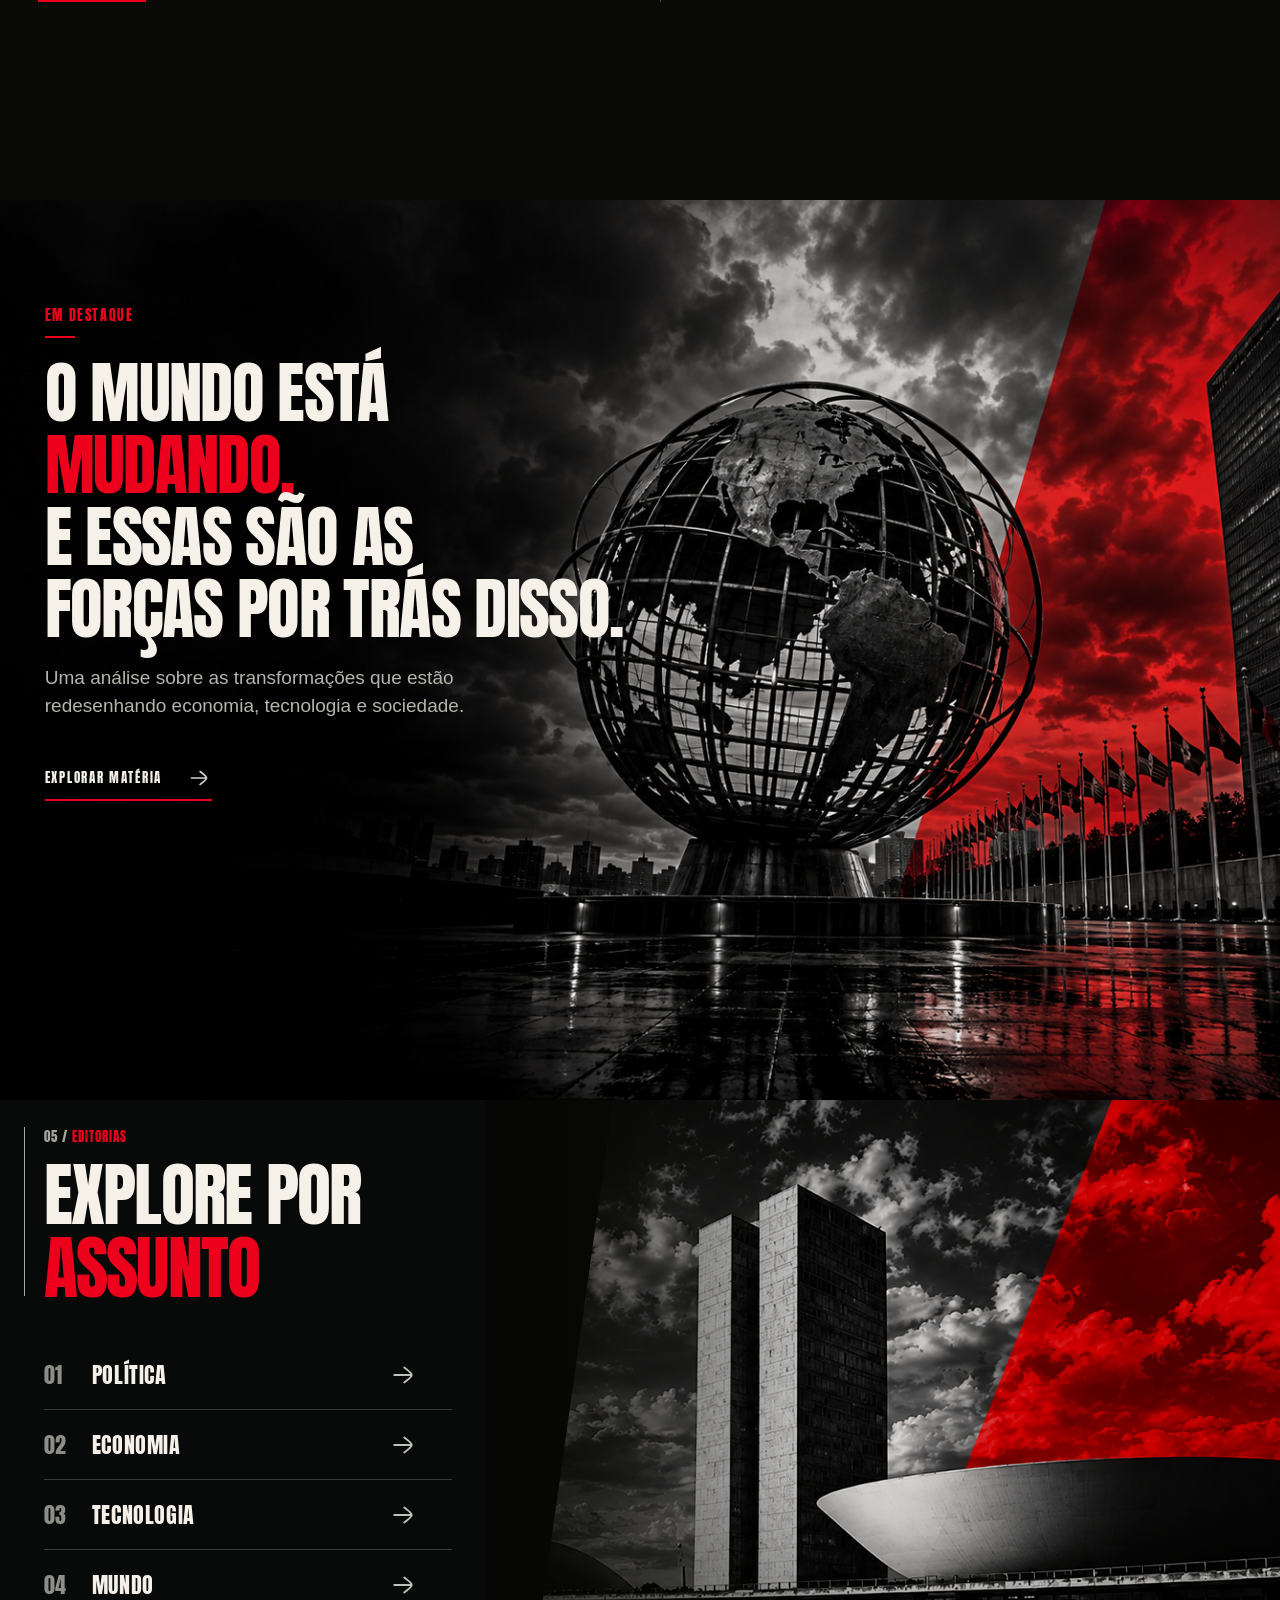
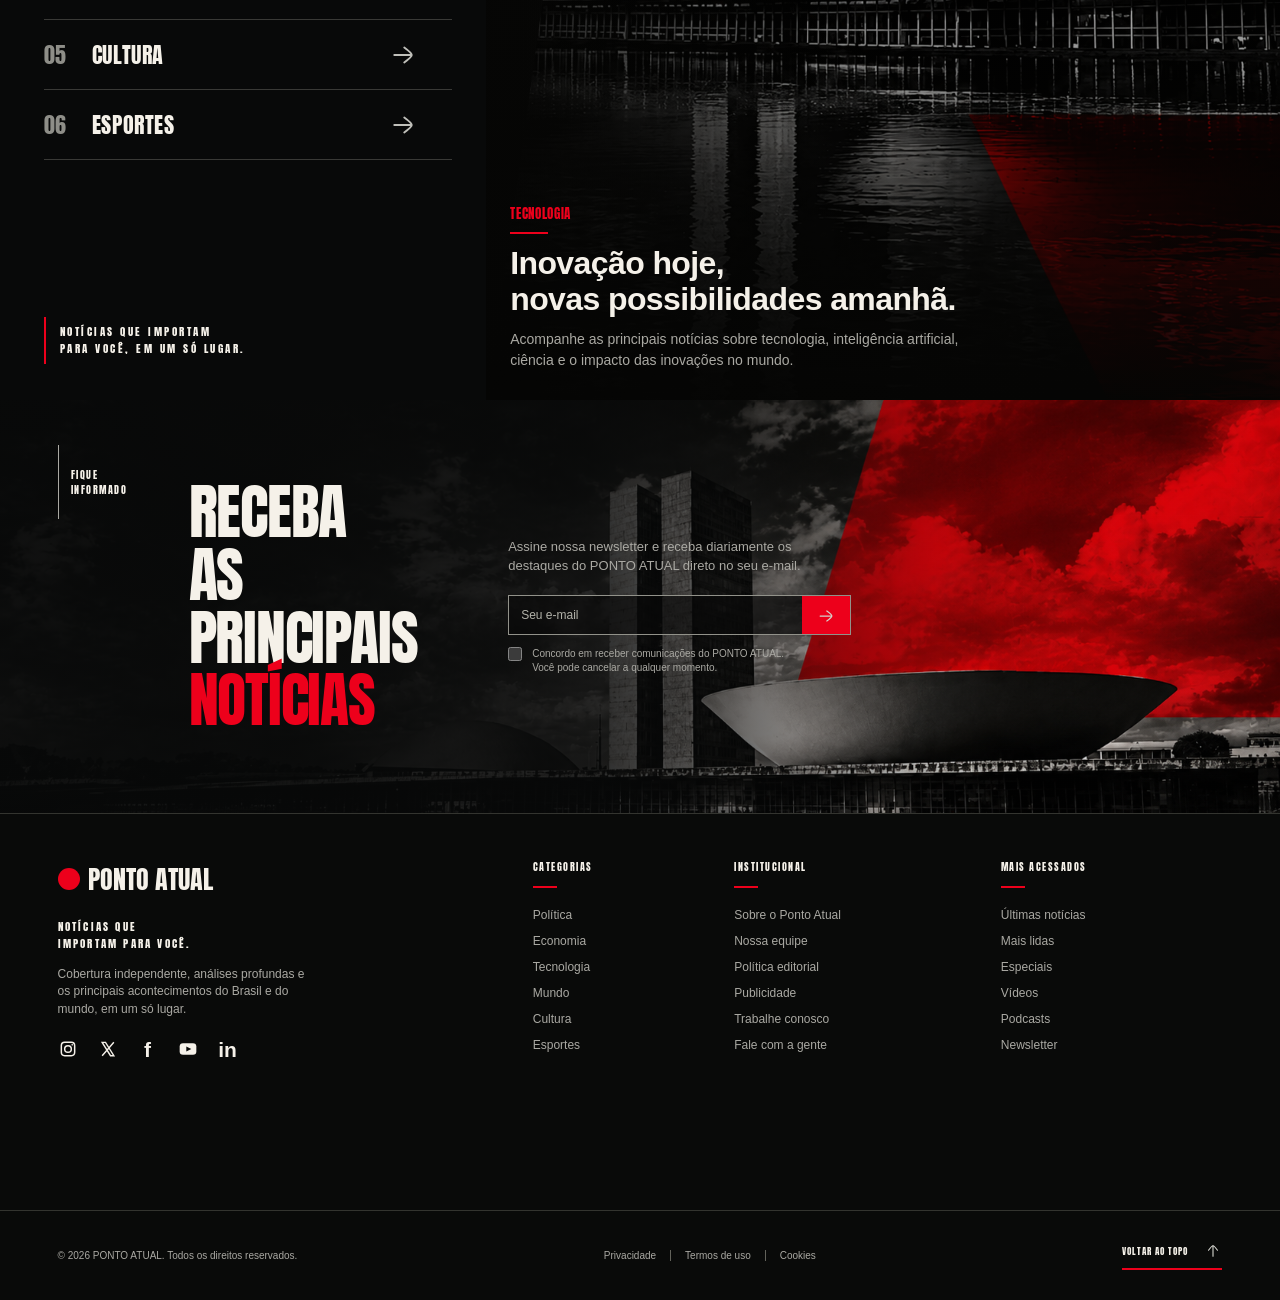
==== commit a25e34ce: "feat: add carousel in hero section and news id" ====
--- a/index.html
+++ b/index.html
@@ -23,6 +23,7 @@
     <link rel="stylesheet" href="styles/home/featuredSection.css" />
     <link rel="stylesheet" href="styles/home/topicsSection.css" />
     <link rel="stylesheet" href="styles/home/footerSection.css" />
+    <script src="javascript/carousel.js" defer></script>
   </head>
 
   <body id="top">
@@ -54,47 +55,58 @@
           <p class="tagline">Notícias<br />que importam<br />para você</p>
           <h1 id="site-title">Ponto Atual</h1>
         </div>
-
-        <span class="carousel-arrow carousel-arrow--previous">
-          <img
-            src="./assets/icons/arrow-left-0-2.svg"
-            alt=""
-            width="20"
-            height="20"
-          />
-        </span>
-        <article class="featured" aria-labelledby="featured-title">
-          <p class="featured__category">Política</p>
-          <h2 id="featured-title">
-            Congresso debate novo pacote<br class="desktop-break" />
-            fiscal para 2025
-          </h2>
-          <p class="featured__summary">
-            Proposta prevê ajustes em impostos e busca equilibrar<br
-              class="desktop-break"
+        <div class="container-images">
+          <button
+            class="carousel-arrow carousel-arrow--previous"
+            type="button"
+            aria-label="Notícia anterior"
+          >
+            <img
+              class="carousel-arrow__icon"
+              src="./assets/icons/arrow-left-0-2.svg"
+              alt=""
+              aria-hidden="true"
+              width="20"
+              height="20"
             />
-            as contas públicas, segundo o governo.
-          </p>
-          <button class="read-more" type="button" disabled>
-            Leia mais <span aria-hidden="true">⟶</span>
           </button>
-        </article>
-        <span class="carousel-arrow carousel-arrow--next" aria-hidden="true"
-          ><img
-            src="./assets/icons/arrow-right-0-2.svg"
-            alt=""
-            width="20"
-            height="20"
-        /></span>
-
-        <div class="pagination" aria-label="Destaque 1 de 4">
-          <p>01 <span>/ 04</span></p>
-          <div class="pagination__tracks" aria-hidden="true">
-            <span class="is-active"></span>
-            <span></span>
-            <span></span>
-            <span></span>
-          </div>
+
+          <article class="featured" aria-labelledby="featured-title">
+            <p class="featured__category">Política</p>
+            <h2 id="featured-title">
+              Congresso debate novo pacote<br class="desktop-break" />
+              fiscal para 2025
+            </h2>
+            <p class="featured__summary">
+              Proposta prevê ajustes em impostos e busca equilibrar<br
+                class="desktop-break"
+              />
+              as contas públicas, segundo o governo.
+            </p>
+            <a class="read-more" href="pages/id/index.html">
+              Leia mais
+              <img
+                class="icon-arrow"
+                src="./assets/icons/arrow-right-0-2.svg"
+                alt=""
+                aria-hidden="true"
+              />
+            </a>
+          </article>
+          <button
+            class="carousel-arrow carousel-arrow--next"
+            type="button"
+            aria-label="Próxima notícia"
+          >
+            <img
+              class="carousel-arrow__icon"
+              src="./assets/icons/arrow-right-0-2.svg"
+              alt=""
+              aria-hidden="true"
+              width="20"
+              height="20"
+            />
+          </button>
         </div>
       </section>
 
@@ -102,9 +114,6 @@
       <section class="latest" aria-labelledby="latest-title">
         <div class="latest__heading">
           <h2 id="latest-title">Últimas<br />notícias</h2>
-          <button class="latest__link latest__all" type="button" disabled>
-            Ver todas <span aria-hidden="true">⟶</span>
-          </button>
         </div>
         <div class="latest__grid">
           <article class="news-lead">
@@ -131,12 +140,18 @@
               oportunidades e exigindo novas habilidades dos profissionais em
               todo o mundo.
             </p>
-            <button class="latest__link" type="button" disabled>
-              Leia mais <span aria-hidden="true">⟶</span>
-            </button>
+            <a class="latest__link" href="pages/id/index.html">
+              Leia mais
+              <img
+                class="icon-arrow"
+                src="./assets/icons/arrow-right-0-2.svg"
+                alt=""
+                aria-hidden="true"
+              />
+            </a>
           </article>
           <div class="latest__list">
-            <article class="news-row">
+            <a class="news-row" href="pages/id/index.html">
               <div class="news-image news-image--original">
                 <img
                   src="assets/images/heroIMG.png"
@@ -158,9 +173,14 @@
                   contas públicas.
                 </p>
               </div>
-              <span class="news-row__arrow" aria-hidden="true">⟶</span>
-            </article>
-            <article class="news-row">
+              <img
+                class="news-row__arrow icon-arrow"
+                src="./assets/icons/arrow-right-0-2.svg"
+                alt=""
+                aria-hidden="true"
+              />
+            </a>
+            <a class="news-row" href="pages/id/index.html">
               <div class="news-image">
                 <img
                   src="assets/images/economia.png"
@@ -182,9 +202,14 @@
                   do Banco Central.
                 </p>
               </div>
-              <span class="news-row__arrow" aria-hidden="true">⟶</span>
-            </article>
-            <article class="news-row">
+              <img
+                class="news-row__arrow icon-arrow"
+                src="./assets/icons/arrow-right-0-2.svg"
+                alt=""
+                aria-hidden="true"
+              />
+            </a>
+            <a class="news-row" href="pages/id/index.html">
               <div class="news-image">
                 <img
                   src="assets/images/mundo.png"
@@ -206,9 +231,14 @@
                   2030.
                 </p>
               </div>
-              <span class="news-row__arrow" aria-hidden="true">⟶</span>
-            </article>
-            <article class="news-row">
+              <img
+                class="news-row__arrow icon-arrow"
+                src="./assets/icons/arrow-right-0-2.svg"
+                alt=""
+                aria-hidden="true"
+              />
+            </a>
+            <a class="news-row" href="pages/id/index.html">
               <div class="news-image">
                 <img
                   src="assets/images/esportes.png"
@@ -229,8 +259,13 @@
                   Times entram em campo em busca de vaga na próxima fase.
                 </p>
               </div>
-              <span class="news-row__arrow" aria-hidden="true">⟶</span>
-            </article>
+              <img
+                class="news-row__arrow icon-arrow"
+                src="./assets/icons/arrow-right-0-2.svg"
+                alt=""
+                aria-hidden="true"
+              />
+            </a>
           </div>
         </div>
       </section>
@@ -255,9 +290,15 @@
             Uma análise sobre as transformações que estão redesenhando economia,
             tecnologia e sociedade.
           </p>
-          <button class="featured-section__link" type="button" disabled>
-            Explorar matéria <span aria-hidden="true">⟶</span>
-          </button>
+          <a class="featured-section__link" href="pages/id/index.html">
+            Explorar matéria
+            <img
+              class="icon-arrow"
+              src="./assets/icons/arrow-right-0-2.svg"
+              alt=""
+              aria-hidden="true"
+            />
+          </a>
         </div>
       </section>
 
@@ -267,32 +308,82 @@
             <p class="topics-section__label"><span>05 /</span> Editorias</p>
             <h2 id="topics-title">Explore por<br /><span>assunto</span></h2>
           </header>
-          <!-- Editorias apenas visuais nesta etapa; seleção será implementada depois. -->
+          <!-- Editorias -->
           <ol class="topics-section__list" aria-label="Editorias disponíveis">
             <li>
-              <span class="topics-section__number">01</span><span>Política</span
-              ><span class="topics-section__arrow" aria-hidden="true">⟶</span>
-            </li>
-            <li>
-              <span class="topics-section__number">02</span><span>Economia</span
-              ><span class="topics-section__arrow" aria-hidden="true">⟶</span>
-            </li>
-            <li class="topics-section__item--active">
-              <span class="topics-section__number">03</span>
-              <a href="pages/tecnologia/index.html">Tecnologia</a
-              ><span class="topics-section__arrow" aria-hidden="true">⟶</span>
-            </li>
-            <li>
-              <span class="topics-section__number">04</span><span>Mundo</span
-              ><span class="topics-section__arrow" aria-hidden="true">⟶</span>
-            </li>
-            <li>
-              <span class="topics-section__number">05</span><span>Cultura</span
-              ><span class="topics-section__arrow" aria-hidden="true">⟶</span>
-            </li>
-            <li>
-              <span class="topics-section__number">06</span><span>Esportes</span
-              ><span class="topics-section__arrow" aria-hidden="true">⟶</span>
+              <a class="topics-section__item" href="pages/politica/index.html">
+                <span class="topics-section__number">01</span>
+                <span class="topics-section__name">Política</span>
+                <img
+                  class="topics-section__arrow icon-arrow"
+                  src="./assets/icons/arrow-right-0-2.svg"
+                  alt=""
+                  aria-hidden="true"
+                />
+              </a>
+            </li>
+            <li>
+              <a class="topics-section__item" href="pages/economia/index.html">
+                <span class="topics-section__number">02</span>
+                <span class="topics-section__name">Economia</span>
+                <img
+                  class="topics-section__arrow icon-arrow"
+                  src="./assets/icons/arrow-right-0-2.svg"
+                  alt=""
+                  aria-hidden="true"
+                />
+              </a>
+            </li>
+            <li>
+              <a
+                class="topics-section__item"
+                href="pages/tecnologia/index.html"
+              >
+                <span class="topics-section__number">03</span>
+                <span class="topics-section__name">Tecnologia</span>
+                <img
+                  class="topics-section__arrow icon-arrow"
+                  src="./assets/icons/arrow-right-0-2.svg"
+                  alt=""
+                  aria-hidden="true"
+                />
+              </a>
+            </li>
+            <li>
+              <a class="topics-section__item" href="pages/mundo/index.html">
+                <span class="topics-section__number">04</span>
+                <span class="topics-section__name">Mundo</span>
+                <img
+                  class="topics-section__arrow icon-arrow"
+                  src="./assets/icons/arrow-right-0-2.svg"
+                  alt=""
+                  aria-hidden="true"
+                />
+              </a>
+            </li>
+            <li>
+              <a class="topics-section__item" href="pages/cultura/index.html">
+                <span class="topics-section__number">05</span>
+                <span class="topics-section__name">Cultura</span>
+                <img
+                  class="topics-section__arrow icon-arrow"
+                  src="./assets/icons/arrow-right-0-2.svg"
+                  alt=""
+                  aria-hidden="true"
+                />
+              </a>
+            </li>
+            <li>
+              <a class="topics-section__item" href="pages/esportes/index.html">
+                <span class="topics-section__number">06</span>
+                <span class="topics-section__name">Esportes</span>
+                <img
+                  class="topics-section__arrow icon-arrow"
+                  src="./assets/icons/arrow-right-0-2.svg"
+                  alt=""
+                  aria-hidden="true"
+                />
+              </a>
             </li>
           </ol>
           <p class="topics-section__tagline">
@@ -320,9 +411,6 @@
                 artificial, ciência e o impacto das inovações no mundo.
               </p>
             </div>
-            <a class="topics-section__link" href="pages/tecnologia/index.html">
-              Ver matérias <span aria-hidden="true">⟶</span>
-            </a>
           </div>
         </article>
       </section>
@@ -358,7 +446,12 @@
                 disabled
                 aria-label="Inscrever-se na newsletter"
               >
-                <span aria-hidden="true">→</span>
+                <img
+                  class="icon-arrow"
+                  src="./assets/icons/arrow-right-0-2.svg"
+                  alt=""
+                  aria-hidden="true"
+                />
               </button>
             </div>
             <label class="newsletter__consent" for="newsletter-consent">
@@ -498,9 +591,15 @@
           <li>Termos de uso</li>
           <li>Cookies</li>
         </ul>
-        <a href="#top" class="site-footer__back"
-          >Voltar ao topo <span aria-hidden="true">⌃</span></a
-        >
+        <a href="#top" class="site-footer__back">
+          Voltar ao topo
+          <img
+            class="icon-arrow icon-arrow--up"
+            src="./assets/icons/arrow-right-0-2.svg"
+            alt=""
+            aria-hidden="true"
+          />
+        </a>
       </div>
     </footer>
   </body>
--- a/styles/style.css
+++ b/styles/style.css
@@ -30,6 +30,19 @@
   outline-offset: 6px;
 }
 
+.icon-arrow {
+  display: inline-block;
+  flex: 0 0 auto;
+  width: 1.45em;
+  height: 1.45em;
+  object-fit: contain;
+  vertical-align: middle;
+}
+
+.icon-arrow--up {
+  transform: rotate(-90deg);
+}
+
 /* Cada seção ocupa uma tela; conteúdo excedente tem rolagem interna. */
 section {
   height: 100vh;
--- a/styles/home/heroSection.css
+++ b/styles/home/heroSection.css
@@ -4,7 +4,6 @@
   isolation: isolate;
 }
 .hero__background,
-.hero__red,
 .hero__shade {
   position: absolute;
   inset: 0;
@@ -39,8 +38,8 @@
 .brand__dot {
   width: 17px;
   height: 17px;
-  background: var(--red );
-  border-radius: 50%; 
+  background: var(--red);
+  border-radius: 50%;
 }
 .navigation {
   position: absolute;
@@ -50,8 +49,7 @@
   gap: clamp(16px, 2vw, 30px);
   align-items: center;
 }
-.navigation a,
-.navigation span {
+.navigation a {
   position: relative;
   padding: 8px 0;
   font:
@@ -63,8 +61,7 @@
   color: #999995;
   transition: color 180ms ease;
 }
-.navigation a::after,
-.navigation span::after {
+.navigation a::after {
   content: "";
   position: absolute;
   right: -6px;
@@ -76,13 +73,11 @@
   transition: opacity 180ms ease;
 }
 .navigation a:hover,
-.navigation a:focus-visible,
-.navigation span:hover {
+.navigation a:focus-visible {
   color: var(--paper);
 }
 .navigation a:hover::after,
-.navigation a:focus-visible::after,
-.navigation span:hover::after {
+.navigation a:focus-visible::after {
   opacity: 1;
 }
 .navigation .navigation__active {
@@ -154,6 +149,7 @@
   display: flex;
   align-items: center;
   gap: 20px;
+  width: fit-content;
   margin-top: 22px;
   padding: 0 0 8px;
   border: 0;
@@ -167,24 +163,123 @@
   letter-spacing: 2px;
   text-transform: uppercase;
   opacity: 1;
-}
-.read-more span {
+  transition:
+    color 180ms ease,
+    border-color 180ms ease;
+}
+.read-more:hover,
+.read-more:focus-visible {
+  color: var(--red);
+  border-color: var(--paper);
+}
+.read-more .icon-arrow {
+  width: 22px;
+  height: 22px;
+  transition: transform 180ms ease;
+}
+.read-more:hover .icon-arrow,
+.read-more:focus-visible .icon-arrow {
+  transform: translateX(5px);
+}
+
+.container-images {
+  position: relative;
+  display: flex;
+  min-height: 100vh;
+  align-items: center;
+  justify-content: center;
+  transition: all 0.5s ease-out;
+}
+
+.carousel-preview {
+  position: absolute;
+  right: clamp(72px, 9%, 150px);
+  bottom: clamp(112px, 15%, 150px);
+  z-index: 1;
+  width: min(38vw, 490px);
+  max-width: calc(100% - 180px);
+  padding-top: 10px;
+  border-top: 1px solid rgba(245, 241, 233, 0.35);
+}
+.carousel-preview__track {
+  display: flex;
+  gap: 10px;
+  overflow-x: auto;
+  scroll-snap-type: x mandatory;
+  scrollbar-color: var(--red) transparent;
+  scrollbar-width: thin;
+}
+.carousel-preview__item {
+  flex: 1 0 22%;
+  min-width: 0;
+  margin: 0;
+  opacity: 0.62;
+  scroll-snap-align: start;
+  transition: opacity 180ms ease;
+}
+.carousel-preview__item:hover,
+.carousel-preview__item.is-active {
+  opacity: 1;
+}
+.carousel-preview__item img {
+  display: block;
+  width: 100%;
+  aspect-ratio: 16 / 9;
+  border: 1px solid transparent;
+  object-fit: cover;
+  filter: saturate(0.72);
+  transition:
+    border-color 180ms ease,
+    filter 180ms ease;
+}
+.carousel-preview__item.is-active img {
+  border-color: var(--red);
+  filter: saturate(1);
+}
+.carousel-preview__item figcaption {
+  display: flex;
+  gap: 6px;
+  margin-top: 7px;
+  color: #d4d0c8;
   font:
-    20px Arial,
+    10px Anton,
+    Impact,
     sans-serif;
-  line-height: 0.8;
-}
+  letter-spacing: 1px;
+  text-transform: uppercase;
+  white-space: nowrap;
+}
+.carousel-preview__item figcaption span {
+  color: var(--red);
+}
+
 .carousel-arrow {
   position: absolute;
   top: 48%;
+  z-index: 2;
   display: grid;
   place-items: center;
   width: 40px;
   height: 40px;
+  padding: 0;
+  border: 1px solid rgba(245, 241, 233, 0.3);
   border-radius: 50%;
-  background: #0b0c0b;
+  background: rgba(10, 10, 9, 0.72);
   color: #d4d4ce;
   font-size: 23px;
+  cursor: pointer;
+  transition: all 0.3s ease-out;
+}
+.carousel-arrow:hover {
+  border-color: var(--red);
+  background: var(--red);
+  color: var(--paper);
+}
+.carousel-arrow__icon {
+  display: block;
+  width: 18px;
+  height: 18px;
+  object-fit: contain;
 }
 .carousel-arrow--previous {
   left: 2%;
@@ -192,36 +287,6 @@
 .carousel-arrow--next {
   right: 2%;
 }
-.pagination {
-  position: absolute;
-  right: 3%;
-  bottom: 9%;
-  width: 215px;
-}
-.pagination p {
-  margin: 0 0 8px;
-  font:
-    12px Anton,
-    Impact,
-    sans-serif;
-  letter-spacing: 1px;
-}
-.pagination p span {
-  color: #a8a8a2;
-}
-.pagination__tracks {
-  display: flex;
-  gap: 5px;
-}
-.pagination__tracks span {
-  height: 2px;
-  flex: 1;
-  background: #82827d;
-}
-.pagination__tracks .is-active {
-  background: var(--red);
-}
-
 @media (max-width: 1000px) {
   .header {
     flex-wrap: wrap;
@@ -233,10 +298,13 @@
     margin-left: auto;
     gap: 17px;
   }
-  .navigation a,
-  .navigation span {
+  .navigation a {
     font-size: 9px;
     letter-spacing: 1px;
+  }
+  .carousel-preview {
+    right: 8%;
+    width: 42vw;
   }
 }
 @media (max-width: 700px) {
@@ -253,8 +321,7 @@
     overflow-x: auto;
     padding-bottom: 6px;
   }
-  .navigation a,
-  .navigation span {
+  .navigation a {
     flex-shrink: 0;
   }
   .masthead {
@@ -276,9 +343,6 @@
   .hero__background {
     background-position: 59% center;
   }
-  .hero__red {
-    clip-path: polygon(85% 0, 100% 0, 100% 65%, 65% 60%);
-  }
   .hero__shade {
     background: linear-gradient(
       0deg,
@@ -289,7 +353,7 @@
   }
   .featured {
     top: auto;
-    bottom: 19%;
+    bottom: 45%;
     left: 10%;
     right: 10%;
   }
@@ -308,10 +372,24 @@
     height: 30px;
     font-size: 19px;
   }
-  .pagination {
-    right: 7%;
-    bottom: 7%;
-    width: 160px;
+  .carousel-arrow__icon {
+    width: 14px;
+    height: 14px;
+  }
+  .carousel-preview {
+    right: 6%;
+    bottom: 15%;
+    left: 6%;
+    width: auto;
+    max-width: none;
+  }
+  .carousel-preview__item {
+    flex: 0 0 29%;
+    min-width: 84px;
+  }
+  .carousel-preview__item figcaption {
+    gap: 4px;
+    font-size: 9px;
   }
 }
 
@@ -338,10 +416,4 @@
     right: auto;
     margin: 0 9.5% 24px;
   }
-  .pagination {
-    position: relative;
-    right: auto;
-    bottom: auto;
-    margin: 0 3% 24px auto;
-  }
-}
+}
--- a/styles/home/ultimasNoticias.css
+++ b/styles/home/ultimasNoticias.css
@@ -112,15 +112,23 @@
     sans-serif;
   text-transform: uppercase;
   letter-spacing: 1.5px;
-}
-.latest__link span {
-  font:
-    22px Arial,
-    sans-serif;
-  line-height: 1;
-}
-.latest__all {
-  margin-top: 0;
+  transition:
+    color 180ms ease,
+    border-color 180ms ease;
+}
+.latest__link:hover,
+.latest__link:focus-visible {
+  color: var(--red);
+  border-color: var(--paper);
+}
+.latest__link .icon-arrow {
+  width: 24px;
+  height: 24px;
+  transition: transform 180ms ease;
+}
+.latest__link:hover .icon-arrow,
+.latest__link:focus-visible .icon-arrow {
+  transform: translateX(5px);
 }
 .news-row {
   display: grid;
@@ -128,6 +136,19 @@
   gap: 18px;
   padding: clamp(10px, 2vh, 17px) 0;
   border-bottom: 1px solid #393936;
+  color: inherit;
+  transition:
+    border-color 180ms ease,
+    transform 180ms ease;
+}
+.news-row:hover,
+.news-row:focus-visible {
+  border-color: var(--red);
+  transform: translateX(4px);
+}
+.news-row:hover h3,
+.news-row:focus-visible h3 {
+  color: var(--red);
 }
 .news-row:first-child {
   padding-top: 0;
@@ -158,9 +179,15 @@
   margin-top: 8px;
 }
 .news-row__arrow {
-  color: #c4c4bc;
-  padding-top: 22px;
-  font-size: 22px;
+  width: 18px;
+  height: 18px;
+  align-self: center;
+  object-fit: contain;
+  transition: transform 180ms ease;
+}
+.news-row:hover .news-row__arrow,
+.news-row:focus-visible .news-row__arrow {
+  transform: translateX(4px);
 }
 @media (max-width: 1000px) {
   .latest__grid {
@@ -196,10 +223,6 @@
   .latest h2 {
     padding-left: 16px;
   }
-  .latest__all {
-    font-size: 10px;
-    gap: 12px;
-  }
   .news-row {
     grid-template-columns: 36% minmax(0, 1fr);
     padding: 20px 0;
--- a/styles/home/featuredSection.css
+++ b/styles/home/featuredSection.css
@@ -20,49 +20,6 @@
   align-items: flex-start;
   justify-content: space-between;
   gap: 24px;
-}
-
-.featured-section__label {
-  position: relative;
-  margin: 0;
-  color: var(--red);
-  font:
-    14px Anton,
-    Impact,
-    sans-serif;
-  letter-spacing: 1.2px;
-  text-transform: uppercase;
-}
-
-.featured-section__label::before {
-  content: "";
-  position: absolute;
-  left: -22px;
-  top: 0;
-  width: 1px;
-  height: 105px;
-  background: #aaa9a3;
-}
-
-.featured-section__label > span {
-  color: #aaa9a3;
-}
-
-.featured-section__controls {
-  display: flex;
-}
-.featured-section__controls > span {
-  display: grid;
-  place-items: center;
-  width: 48px;
-  padding-bottom: 8px;
-  border-bottom: 1px solid #62625d;
-}
-.featured-section__controls > span:first-child {
-  border-color: var(--paper);
-}
-.featured-section__controls img {
-  display: block;
 }
 
 .featured-section__content {
@@ -128,11 +85,23 @@
     sans-serif;
   letter-spacing: 1.7px;
   text-transform: uppercase;
+  transition:
+    color 180ms ease,
+    border-color 180ms ease;
 }
-.featured-section__link > span {
-  font:
-    24px/1 Arial,
-    sans-serif;
+.featured-section__link:hover,
+.featured-section__link:focus-visible {
+  color: var(--red);
+  border-color: var(--paper);
+}
+.featured-section__link .icon-arrow {
+  width: 26px;
+  height: 26px;
+  transition: transform 180ms ease;
+}
+.featured-section__link:hover .icon-arrow,
+.featured-section__link:focus-visible .icon-arrow {
+  transform: translateX(5px);
 }
 
 @media (max-width: 700px) {
@@ -142,15 +111,6 @@
   .featured-section__background {
     object-position: 58% center;
     opacity: 0.6;
-  }
-  .featured-section__label {
-    font-size: 12px;
-  }
-  .featured-section__label::before {
-    left: -12px;
-  }
-  .featured-section__controls > span {
-    width: 36px;
   }
   .featured-section__content {
     margin-top: 12vh;
--- a/styles/home/topicsSection.css
+++ b/styles/home/topicsSection.css
@@ -57,43 +57,63 @@
 }
 .topics-section__list li {
   position: relative;
+  border-bottom: 1px solid #393936;
+  font:
+    clamp(15px, 1.7vw, 22px) Anton,
+    Impact,
+    sans-serif;
+  letter-spacing: 0.6px;
+  text-transform: uppercase;
+}
+.topics-section__item {
   display: grid;
-  grid-template-columns: 32px 1fr 24px;
+  grid-template-columns: 32px minmax(0, 1fr) 34px;
   align-items: center;
   gap: 16px;
-  padding: clamp(10px, 2vh, 20px) 0;
-  border-bottom: 1px solid #393936;
-  font:
-    clamp(15px, 1.7vw, 22px) Anton,
-    Impact,
-    sans-serif;
-  letter-spacing: 0.6px;
-  text-transform: uppercase;
+  min-height: 64px;
+  padding: clamp(10px, 2vh, 20px) clamp(18px, 3vw, 34px)
+    clamp(10px, 2vh, 20px) 0;
+  transition:
+    background-color 180ms ease,
+    color 180ms ease;
 }
 .topics-section__number {
   color: #8e8e88;
+  transition: color 180ms ease;
+}
+.topics-section__name {
+  transition: color 180ms ease;
 }
 .topics-section__arrow {
-  font:
-    24px/1 Arial,
-    sans-serif;
-  text-align: right;
-}
-.topics-section__list .topics-section__item--active,
-.topics-section__item--active .topics-section__number {
-  color: var(--red);
-}
-.topics-section__item--active a {
-  color: inherit;
-}
-.topics-section__item--active::after {
-  content: "";
-  position: absolute;
-  bottom: -1px;
-  left: 0;
-  height: 2px;
-  width: 32px;
-  background: var(--red);
+  display: block;
+  width: 30px;
+  height: 30px;
+  justify-self: end;
+  object-fit: contain;
+  opacity: 0.9;
+  transition:
+    filter 180ms ease,
+    opacity 180ms ease,
+    transform 180ms ease;
+}
+.topics-section__item:hover,
+.topics-section__item:focus-visible {
+  background-color: rgba(237, 0, 27, 0.08);
+  color: var(--paper);
+}
+.topics-section__item:hover .topics-section__number,
+.topics-section__item:focus-visible .topics-section__number {
+  color: var(--red);
+}
+.topics-section__item:hover .topics-section__name,
+.topics-section__item:focus-visible .topics-section__name {
+  color: var(--red);
+}
+.topics-section__item:hover .topics-section__arrow,
+.topics-section__item:focus-visible .topics-section__arrow {
+  filter: brightness(1.35);
+  opacity: 1;
+  transform: translateX(4px);
 }
 .topics-section__tagline {
   margin: auto 0 0;
@@ -181,41 +201,6 @@
   font-size: 14px;
   line-height: 1.45;
 }
-.topics-section__link {
-  display: inline-flex;
-  align-items: center;
-  gap: 20px;
-  padding: 0 0 8px;
-  border: 0;
-  border-bottom: 2px solid var(--red);
-  background: none;
-  color: var(--paper);
-  opacity: 1;
-  white-space: nowrap;
-  font:
-    12px Anton,
-    Impact,
-    sans-serif;
-  text-transform: uppercase;
-  letter-spacing: 1.2px;
-  transition: color 180ms ease, border-color 180ms ease;
-}
-.topics-section__link > span {
-  font:
-    22px/1 Arial,
-    sans-serif;
-  transition: transform 180ms ease;
-}
-.topics-section__link:hover,
-.topics-section__link:focus-visible {
-  color: var(--red);
-  border-color: var(--paper);
-}
-.topics-section__link:hover > span,
-.topics-section__link:focus-visible > span {
-  transform: translateX(6px);
-}
-
 @media (min-width: 761px) {
   .topics-section__sidebar {
     background: #080909;
@@ -240,8 +225,15 @@
     margin: 24px 0;
   }
   .topics-section__list li {
-    padding: 12px 0;
     font-size: 18px;
+  }
+  .topics-section__item {
+    min-height: 56px;
+    padding: 12px 18px 12px 0;
+  }
+  .topics-section__arrow {
+    width: 26px;
+    height: 26px;
   }
   .topics-section__preview {
     min-height: 480px;
--- a/styles/home/footerSection.css
+++ b/styles/home/footerSection.css
@@ -35,11 +35,12 @@
 .newsletter__field > input { width: 100%; min-width: 0; border: 0; padding: 12px; background: transparent; color: var(--paper); font: 12px Arial, sans-serif; }
 .newsletter__field > input::placeholder { color: #b2b2a9; }
 .newsletter__field > button { flex: 0 0 48px; border: 0; background: var(--red); color: var(--paper); opacity: 1; font-size: 24px; }
+.newsletter__field > button .icon-arrow { width: 20px; height: 20px; }
 .newsletter__consent { display: flex; align-items: flex-start; gap: 10px; margin-top: 12px; color: #aaa9a3; font-size: 10px; line-height: 1.4; }
 .newsletter__consent input { flex-shrink: 0; margin: 0; width: 14px; height: 14px; accent-color: var(--red); }
 .newsletter input:focus-visible { outline: 2px solid var(--red); outline-offset: 3px; }
 .footer-sr-only { position: absolute; width: 1px; height: 1px; padding: 0; overflow: hidden; clip-path: inset(50%); white-space: nowrap; }
-.site-footer__main { display: grid; grid-template-columns: 1.7fr .65fr .9fr .85fr 2.1fr; gap: 32px; padding: clamp(26px, 5vh, 55px) 4.5%; }
+.site-footer__main { display: grid; grid-template-columns: 1.7fr .65fr .9fr .85fr; gap: 32px; padding: clamp(26px, 5vh, 55px) 4.5%; }
 .site-footer__brand { display: inline-flex; align-items: center; gap: 8px; font: 26px Anton, Impact, sans-serif; text-transform: uppercase; white-space: nowrap; }
 .site-footer__brand > span { width: 22px; height: 22px; border-radius: 50%; background: var(--red); }
 .site-footer__tagline { margin: 20px 0 14px; font: 11px/1.5 Anton, Impact, sans-serif; letter-spacing: 2.2px; text-transform: uppercase; }
@@ -51,24 +52,16 @@
 .site-footer__column h3 { margin: 0 0 20px; font: 10px Anton, Impact, sans-serif; letter-spacing: 1.5px; text-transform: uppercase; }
 .site-footer__column h3::after { content: ""; display: block; width: 24px; height: 2px; margin-top: 12px; background: var(--red); }
 .site-footer__column ul { list-style: none; display: grid; gap: 12px; margin: 0; padding: 0; color: #aaa9a3; font-size: 12px; }
-.site-footer__signature { position: relative; isolation: isolate; overflow: hidden; border-left: 1px solid #62625a; padding: 40px 20px 20px 32px; }
-.site-footer__signature::before { content: ""; position: absolute; inset: -55px -80px -60px 0; z-index: -2; background: linear-gradient(#090a0980, #090a0966), url("../../assets/images/heroIMG.png") right center / auto 150% no-repeat; clip-path: polygon(68% 0, 100% 0, 100% 100%, 35% 100%); }
-.site-footer__signature-label { margin: 0 0 8px; font: 10px Anton, Impact, sans-serif; text-transform: uppercase; }
-.site-footer__motto { margin: 0; font: 400 clamp(28px, 2.8vw, 44px)/1.02 Anton, Impact, sans-serif; text-transform: uppercase; }
-.site-footer__est { position: absolute; top: 0; right: 0; margin: 0; font: 9px/1.25 Anton, Impact, sans-serif; letter-spacing: 1px; text-transform: uppercase; }
-.site-footer__est > span { display: block; width: 15px; height: 15px; margin-bottom: 10px; border-radius: 50%; background: var(--red); }
-.site-footer__monogram { position: absolute; right: 2%; bottom: -20px; z-index: -1; color: transparent; -webkit-text-stroke: 1px #484840; font: 160px/1 Anton, Impact, sans-serif; }
 .site-footer__bottom { display: flex; align-items: center; justify-content: space-between; flex-wrap: wrap; gap: 20px; padding: 22px 4.5%; border-top: 1px solid #33342f; color: #aaa9a3; font-size: 10px; }
 .site-footer__bottom p { margin: 0; }
 .site-footer__bottom ul { display: flex; flex-wrap: wrap; gap: 14px; list-style: none; margin: 0; padding: 0; }
 .site-footer__bottom li + li { border-left: 1px solid #62625a; padding-left: 14px; }
 .site-footer__back { display: inline-flex; align-items: center; gap: 16px; padding-bottom: 8px; border-bottom: 2px solid var(--red); color: var(--paper); font: 9px Anton, Impact, sans-serif; letter-spacing: 1px; text-transform: uppercase; }
-.site-footer__back > span { font: 18px Arial, sans-serif; }
+.site-footer__back .icon-arrow { width: 18px; height: 18px; }
 @media (max-width: 1100px) {
   .newsletter { grid-template-columns: .3fr 1fr 1.2fr .5fr; gap: 20px; }
-  .site-footer__main { gap: 20px; grid-template-columns: 1.5fr .7fr 1fr .9fr 1.6fr; }
+  .site-footer__main { gap: 20px; grid-template-columns: 1.5fr .7fr 1fr .9fr; }
   .site-footer__brand { font-size: 22px; }
-  .site-footer__signature { padding-left: 20px; }
 }
 @media (max-width: 800px) {
   .newsletter { grid-template-columns: 1fr 1fr; padding: 32px 6%; }
@@ -77,7 +70,6 @@
   .site-footer__main { grid-template-columns: repeat(3, 1fr); padding: 32px 6%; gap: 32px 20px; }
   .site-footer__about { grid-column: 1 / -1; }
   .site-footer__description { max-width: 400px; }
-  .site-footer__signature { grid-column: 1 / -1; min-height: 220px; }
   .site-footer__bottom { padding: 24px 6%; }
 }
 @media (max-width: 480px) {
